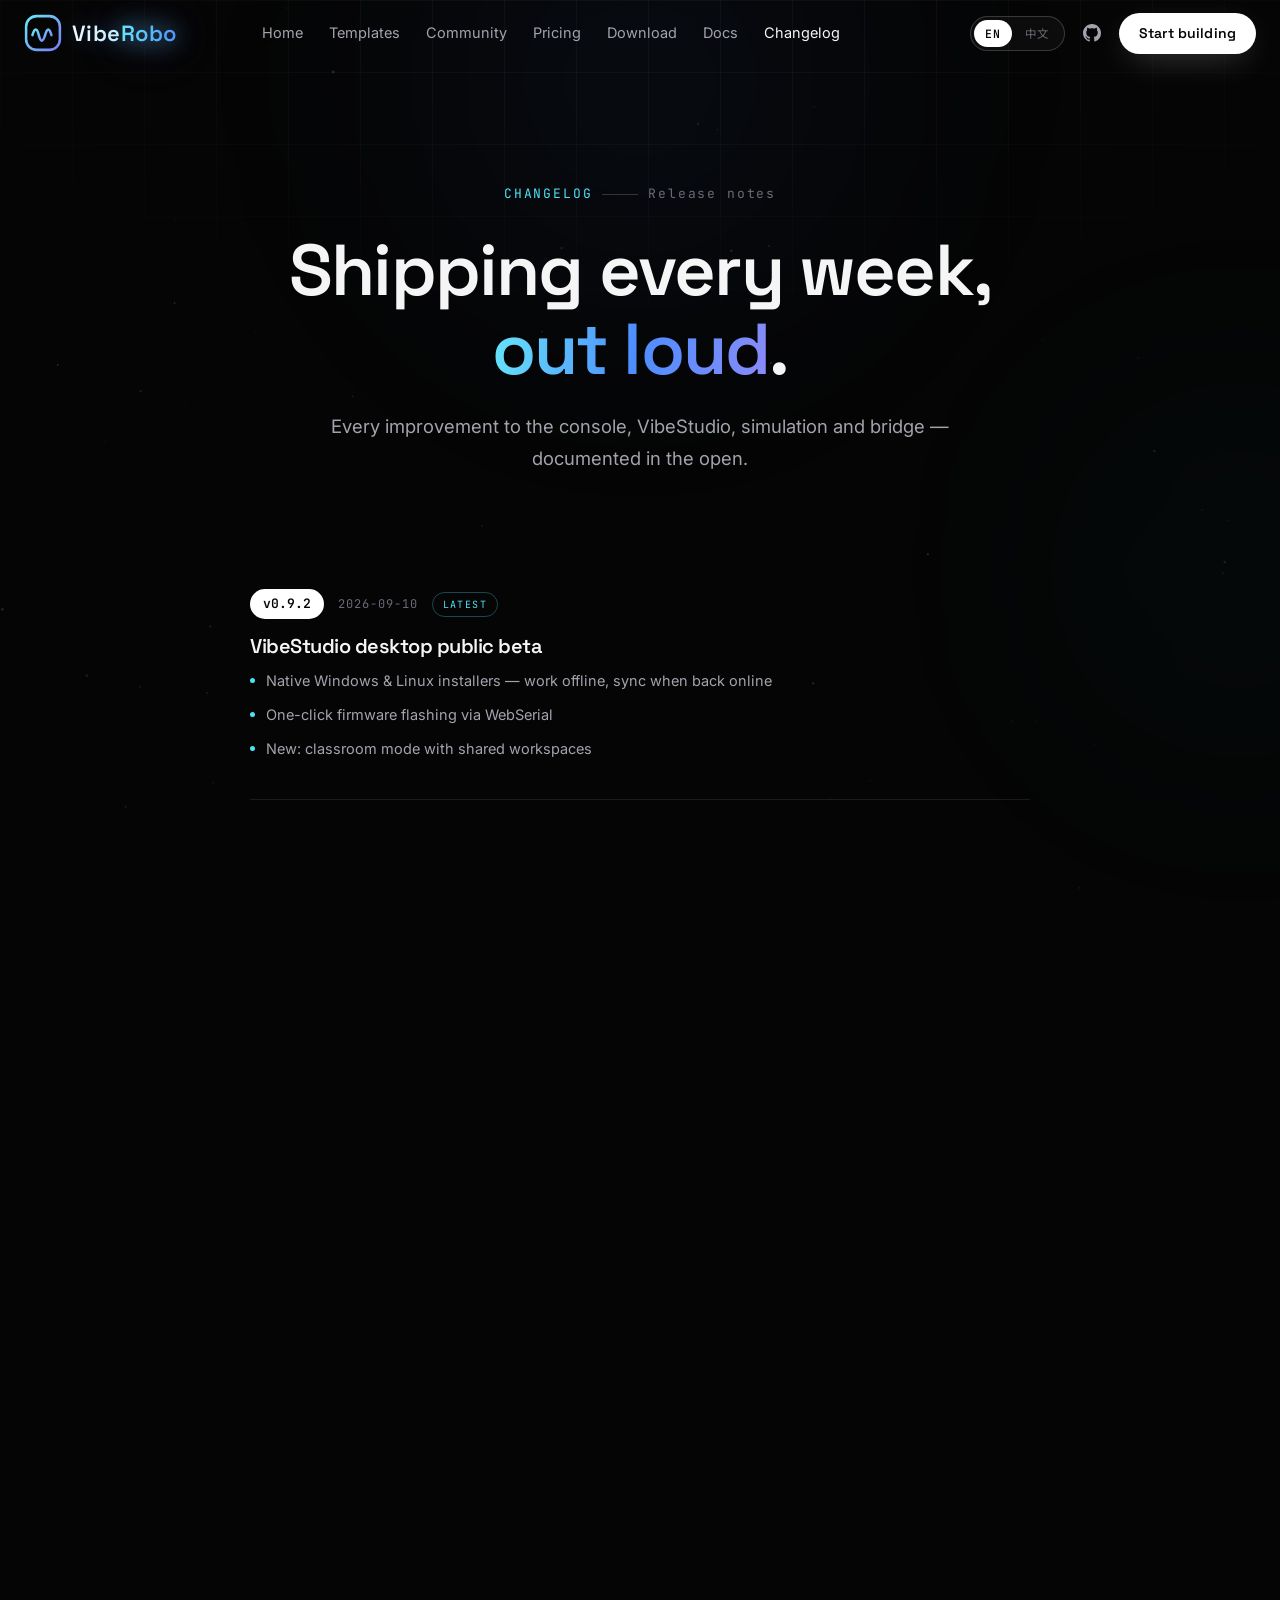
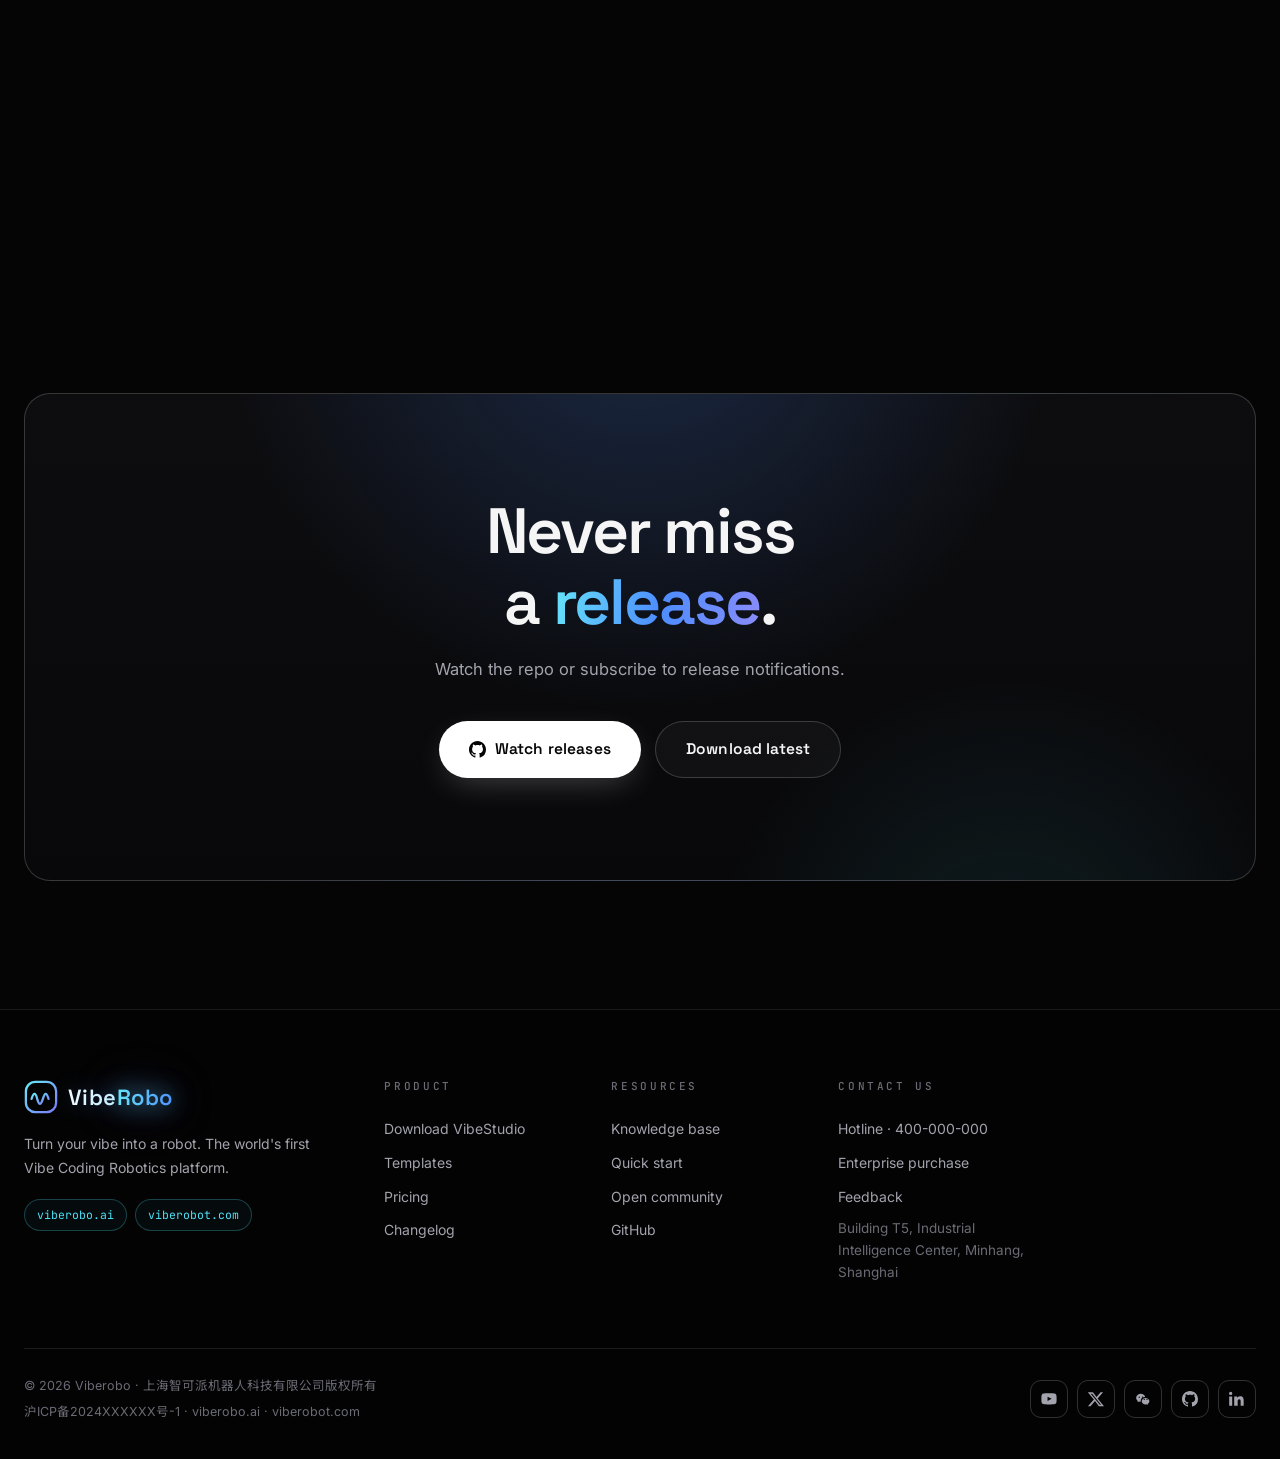
==== changelog.html @ e95c1834 "Initial commit: VibeRobo website" ====
<!DOCTYPE html>
<html lang="en">
<head>
<meta charset="UTF-8">
<meta name="viewport" content="width=device-width, initial-scale=1.0">
<title>Changelog — VibeRobo | Release Notes</title>
<meta name="description" content="VibeRobo release notes — what's new in the Vibe Console, VibeStudio desktop, cloud simulation and bridge tooling.">
<link rel="icon" type="image/svg+xml" href="assets/favicon.svg">
<script>!function(){var l=localStorage.getItem('vb-lang');if(!l){l=/^zh/i.test(navigator.language||'')?'zh':'en'}if(l==='zh')document.documentElement.classList.add('zh')}()</script>
<link rel="preconnect" href="https://fonts.googleapis.com">
<link rel="preconnect" href="https://fonts.gstatic.com" crossorigin>
<link href="https://fonts.googleapis.com/css2?family=Space+Grotesk:wght@400;500;600;700&family=Inter:wght@400;500;600&family=JetBrains+Mono:wght@400;500&family=Noto+Sans+SC:wght@400;500;700&display=swap" rel="stylesheet">
<link rel="stylesheet" href="css/style.css?v=5">
</head>
<body>

<div id="progress"></div>
<div class="bg-grid"></div>
<div class="bg-glow"><i class="g1"></i><i class="g2"></i></div>
<canvas id="stars"></canvas>

<header id="nav">
  <div class="nav-in">
    <a class="logo" href="index.html" aria-label="VibeRobo home">
      <svg viewBox="0 0 36 36" fill="none" aria-hidden="true"><defs><linearGradient id="lg" x1="0" y1="0" x2="1" y2="1"><stop offset="0" stop-color="#67e8f9"/><stop offset="1" stop-color="#7c7cf8"/></linearGradient></defs><rect x="2" y="2" width="32" height="32" rx="10" stroke="url(#lg)" stroke-width="2.4"/><path d="M8 20c2.2-7 4.2-7 6 0s3.8 7 6 0 3.8-7 6 0" stroke="url(#lg)" stroke-width="2.4" stroke-linecap="round"/></svg>
      <span class="logo-text">Vibe<b>Robo</b></span>
    </a>
    <nav class="main" aria-label="Main">
      <a href="index.html"><span class="en-t">Home</span><span class="zh-t">首页</span></a>
      <a href="templates.html"><span class="en-t">Templates</span><span class="zh-t">模板库</span></a>
      <a href="community.html"><span class="en-t">Community</span><span class="zh-t">开源社区</span></a>
      <a href="pricing.html"><span class="en-t">Pricing</span><span class="zh-t">价格</span></a>
      <a href="download.html"><span class="en-t">Download</span><span class="zh-t">下载</span></a>
      <a href="docs.html"><span class="en-t">Docs</span><span class="zh-t">知识库</span></a>
      <a href="changelog.html" class="active"><span class="en-t">Changelog</span><span class="zh-t">更新日志</span></a>
    </nav>
    <div class="nav-cta">
      <div class="lang-sw" role="button" aria-label="Switch language"><span data-lang="en">EN</span><span data-lang="zh">中文</span></div>
      <a class="gh-link" href="https://github.com/viberobo" target="_blank" rel="noopener" aria-label="GitHub">
        <svg viewBox="0 0 16 16" aria-hidden="true"><path d="M8 0C3.58 0 0 3.58 0 8c0 3.54 2.29 6.53 5.47 7.59.4.07.55-.17.55-.38 0-.19-.01-.82-.01-1.49-2.01.37-2.53-.49-2.69-.94-.09-.23-.48-.94-.82-1.13-.28-.15-.68-.52-.01-.53.63-.01 1.08.58 1.23.82.72 1.21 1.87.87 2.33.66.07-.52.28-.87.51-1.07-1.78-.2-3.64-.89-3.64-3.95 0-.87.31-1.59.82-2.15-.08-.2-.36-1.02.08-2.12 0 0 .67-.21 2.2.82.64-.18 1.32-.27 2-.27s1.36.09 2 .27c1.53-1.04 2.2-.82 2.2-.82.44 1.1.16 1.92.08 2.12.51.56.82 1.27.82 2.15 0 3.07-1.87 3.75-3.65 3.95.29.25.54.73.54 1.48 0 1.07-.01 1.93-.01 2.2 0 .21.15.46.55.38A8.01 8.01 0 0 0 16 8c0-4.42-3.58-8-8-8Z"/></svg>
      </a>
      <a class="btn btn-primary btn-sm" href="download.html"><span class="en-t">Start building</span><span class="zh-t">开始创造</span></a>
      <button class="menu-btn" id="menuBtn" aria-label="Menu"><i></i><i></i><i></i></button>
    </div>
  </div>
</header>

<main>

<section class="page-hero">
  <div class="wrap center">
    <div class="chapter" style="justify-content:center" data-reveal><span class="num">CHANGELOG</span><span class="rule"></span><span class="en-t">Release notes</span><span class="zh-t">更新日志</span></div>
    <h2 class="h2" data-reveal style="--d:.08s"><span class="en-b">Shipping every week,<br><span class="grad-text">out loud</span>.</span><span class="zh-b">每周更新，<br><span class="grad-text">公开透明</span>。</span></h2>
    <p class="lead" data-reveal style="--d:.16s"><span class="en-t">Every improvement to the console, VibeStudio, simulation and bridge — documented in the open.</span><span class="zh-t">控制台、VibeStudio、仿真与桥接的每一次进步 —— 全部公开记录。</span></p>
  </div>
</section>

<section style="padding-top:0">
  <div class="wrap">
    <div class="cl-list">

      <div class="cl-item" data-reveal>
        <div class="cl-head">
          <span class="cl-ver">v0.9.2</span>
          <span class="cl-date">2026-09-10</span>
          <span class="cl-tag"><span class="en-t">Latest</span><span class="zh-t">最新版本</span></span>
        </div>
        <h3><span class="en-t">VibeStudio desktop public beta</span><span class="zh-t">VibeStudio 桌面版公测</span></h3>
        <ul>
          <li><span class="en-t">Native Windows &amp; Linux installers — work offline, sync when back online</span><span class="zh-t">原生 Windows 与 Linux 安装包 —— 离线可工作，联网自动同步</span></li>
          <li><span class="en-t">One-click firmware flashing via WebSerial</span><span class="zh-t">通过 WebSerial 一键烧录固件</span></li>
          <li><span class="en-t">New: classroom mode with shared workspaces</span><span class="zh-t">新增：课堂模式与共享工作区</span></li>
        </ul>
      </div>

      <div class="cl-item old" data-reveal style="--d:.06s">
        <div class="cl-head">
          <span class="cl-ver">v0.9.1</span>
          <span class="cl-date">2026-08-28</span>
        </div>
        <h3><span class="en-t">Simulation, three times faster</span><span class="zh-t">仿真提速三倍</span></h3>
        <ul>
          <li><span class="en-t">Cloud sim cluster upgraded — 3× faster physics stepping</span><span class="zh-t">云端仿真集群升级 —— 物理步进提速 3 倍</span></li>
          <li><span class="en-t">MuJoCo 3.2 and Gazebo Harmonic support</span><span class="zh-t">支持 MuJoCo 3.2 与 Gazebo Harmonic</span></li>
          <li><span class="en-t">Fixed: URDF joint limits occasionally ignored on import</span><span class="zh-t">修复：导入 URDF 时关节极限偶尔被忽略</span></li>
        </ul>
      </div>

      <div class="cl-item old" data-reveal style="--d:.12s">
        <div class="cl-head">
          <span class="cl-ver">v0.9.0</span>
          <span class="cl-date">2026-08-01</span>
        </div>
        <h3><span class="en-t">Truly bilingual generation</span><span class="zh-t">真正的中英双语生成</span></h3>
        <ul>
          <li><span class="en-t">Describe robots in English or 中文 — generated code, comments and docs match your language</span><span class="zh-t">用英文或中文描述机器人 —— 生成的代码、注释与文档跟随你的语言</span></li>
          <li><span class="en-t">New gait templates for bipeds and quadrupeds</span><span class="zh-t">新增双足与四足步态模板</span></li>
        </ul>
      </div>

      <div class="cl-item old" data-reveal style="--d:.18s">
        <div class="cl-head">
          <span class="cl-ver">v0.8.4</span>
          <span class="cl-date">2026-07-15</span>
        </div>
        <h3><span class="en-t">Bridge goes everywhere</span><span class="zh-t">桥接器全面适配</span></h3>
        <ul>
          <li><span class="en-t">Bridge CLI v2 — Jetson Orin support and MQTT transport</span><span class="zh-t">Bridge CLI v2 —— 支持 Jetson Orin 与 MQTT 传输</span></li>
          <li><span class="en-t">Auto-reconnect and offline command queue</span><span class="zh-t">自动重连与离线指令队列</span></li>
          <li><span class="en-t">Fixed: ESP32 brownout during long sim deployments</span><span class="zh-t">修复：长时间部署时 ESP32 掉电重启</span></li>
        </ul>
      </div>

      <div class="cl-item old" data-reveal style="--d:.24s">
        <div class="cl-head">
          <span class="cl-ver">v0.8.0</span>
          <span class="cl-date">2026-06-20</span>
        </div>
        <h3><span class="en-t">Template library goes open source</span><span class="zh-t">模板库正式开源</span></h3>
        <ul>
          <li><span class="en-t">50+ MIT-licensed starter robots with one-click fork</span><span class="zh-t">50+ MIT 协议初始机器人，一键复刻</span></li>
          <li><span class="en-t">Public roadmap and community discussions launched</span><span class="zh-t">公开路线图与社区讨论区上线</span></li>
        </ul>
      </div>

    </div>
  </div>
</section>

<section>
  <div class="wrap">
    <div class="cta-card" data-reveal>
      <h2 data-reveal style="--d:.08s"><span class="en-b">Never miss<br>a <span class="grad-text">release</span>.</span><span class="zh-b">不错过<br><span class="grad-text">每一次更新</span>。</span></h2>
      <p class="cta-sub" data-reveal style="--d:.14s"><span class="en-t">Watch the repo or subscribe to release notifications.</span><span class="zh-t">Watch 仓库或订阅更新通知。</span></p>
      <div class="hero-cta" style="margin-bottom:0;--d:.2s" data-reveal>
        <a class="btn btn-primary" href="https://github.com/viberobo" target="_blank" rel="noopener">
          <svg width="17" height="17" viewBox="0 0 16 16" fill="currentColor" aria-hidden="true"><path d="M8 0C3.58 0 0 3.58 0 8c0 3.54 2.29 6.53 5.47 7.59.4.07.55-.17.55-.38 0-.19-.01-.82-.01-1.49-2.01.37-2.53-.49-2.69-.94-.09-.23-.48-.94-.82-1.13-.28-.15-.68-.52-.01-.53.63-.01 1.08.58 1.23.82.72 1.21 1.87.87 2.33.66.07-.52.28-.87.51-1.07-1.78-.2-3.64-.89-3.64-3.95 0-.87.31-1.59.82-2.15-.08-.2-.36-1.02.08-2.12 0 0 .67-.21 2.2.82.64-.18 1.32-.27 2-.27s1.36.09 2 .27c1.53-1.04 2.2-.82 2.2-.82.44 1.1.16 1.92.08 2.12.51.56.82 1.27.82 2.15 0 3.07-1.87 3.75-3.65 3.95.29.25.54.73.54 1.48 0 1.07-.01 1.93-.01 2.2 0 .21.15.46.55.38A8.01 8.01 0 0 0 16 8c0-4.42-3.58-8-8-8Z"/></svg>
          <span class="en-t">Watch releases</span><span class="zh-t">订阅版本发布</span>
        </a>
        <a class="btn btn-ghost" href="download.html"><span class="en-t">Download latest</span><span class="zh-t">下载最新版</span></a>
      </div>
    </div>
  </div>
</section>

</main>

<footer>
  <div class="foot-in">
    <div class="foot-grid">
      <div class="foot-brand">
        <a class="logo" href="index.html" aria-label="VibeRobo">
          <svg viewBox="0 0 36 36" fill="none" aria-hidden="true"><defs><linearGradient id="lg" x1="0" y1="0" x2="1" y2="1"><stop offset="0" stop-color="#67e8f9"/><stop offset="1" stop-color="#7c7cf8"/></linearGradient></defs><rect x="2" y="2" width="32" height="32" rx="10" stroke="url(#lg)" stroke-width="2.4"/><path d="M8 20c2.2-7 4.2-7 6 0s3.8 7 6 0 3.8-7 6 0" stroke="url(#lg)" stroke-width="2.4" stroke-linecap="round"/></svg>
          <span class="logo-text">Vibe<b>Robo</b></span>
        </a>
        <p><span class="en-t">Turn your vibe into a robot. The world's first Vibe Coding Robotics platform.</span><span class="zh-t">灵感造机，语言赋智。全球首个 Vibe Coding 机器人开发平台。</span></p>
        <div class="dom-pills"><span>viberobo.ai</span><span>viberobot.com</span></div>
      </div>
      <div class="foot-col">
        <h4><span class="en-t">Product</span><span class="zh-t">产品</span></h4>
        <a href="download.html"><span class="en-t">Download VibeStudio</span><span class="zh-t">下载 VibeStudio</span></a>
        <a href="templates.html"><span class="en-t">Templates</span><span class="zh-t">模板库</span></a>
        <a href="pricing.html"><span class="en-t">Pricing</span><span class="zh-t">价格</span></a>
        <a href="changelog.html"><span class="en-t">Changelog</span><span class="zh-t">更新日志</span></a>
      </div>
      <div class="foot-col">
        <h4><span class="en-t">Resources</span><span class="zh-t">资源支持</span></h4>
        <a href="docs.html"><span class="en-t">Knowledge base</span><span class="zh-t">知识库</span></a>
        <a href="docs.html"><span class="en-t">Quick start</span><span class="zh-t">快速上手</span></a>
        <a href="community.html"><span class="en-t">Open community</span><span class="zh-t">开源社区</span></a>
        <a href="https://github.com/viberobo" target="_blank" rel="noopener">GitHub</a>
      </div>
      <div class="foot-col">
        <h4><span class="en-t">Contact us</span><span class="zh-t">联系我们</span></h4>
        <a href="tel:400000000"><span class="en-t">Hotline&nbsp;·&nbsp;</span><span class="zh-t">企业咨询热线&nbsp;·&nbsp;</span>400-000-000</a>
        <a href="mailto:business@viberobo.ai"><span class="en-t">Enterprise purchase</span><span class="zh-t">企业采购咨询</span></a>
        <a href="mailto:feedback@viberobo.ai"><span class="en-t">Feedback</span><span class="zh-t">建议反馈</span></a>
        <span class="foot-addr"><span class="en-t">Building T5, Industrial Intelligence Center, Minhang, Shanghai</span><span class="zh-t">上海市闵行区工业智能中心T5栋</span></span>
      </div>
    </div>
    <div class="foot-bottom">
      <div class="foot-legal">
        <p>© <span id="year">2026</span> Viberobo · 上海智可派机器人科技有限公司版权所有</p>
        <p><a href="https://beian.miit.gov.cn/" target="_blank" rel="noopener">沪ICP备2024XXXXXX号-1</a><span class="en-t"> · viberobo.ai · viberobot.com</span></p>
      </div>
      <div class="social-row">
        <a href="https://www.youtube.com/@viberobo" target="_blank" rel="noopener" aria-label="YouTube"><svg viewBox="0 0 24 24"><path d="M23.2 7.1s-.2-1.6-.9-2.3c-.9-.9-1.9-.9-2.4-1C16.7 3.5 12 3.5 12 3.5s-4.7 0-7.9.3c-.5.1-1.5.1-2.4 1-.7.7-.9 2.3-.9 2.3S.6 9 .6 10.9v1.8c0 1.9.2 3.8.2 3.8s.2 1.6.9 2.3c.9.9 2 .9 2.5 1 1.9.2 7.8.3 7.8.3s4.7 0 7.9-.3c.5-.1 1.5-.1 2.4-1 .7-.7.9-2.3.9-2.3s.2-1.9.2-3.8v-1.8c0-1.9-.2-3.8-.2-3.8ZM9.8 15V8.6l6.2 3.2L9.8 15Z"/></svg></a>
        <a href="https://x.com/viberobo" target="_blank" rel="noopener" aria-label="X"><svg viewBox="0 0 24 24"><path d="M18.9 1.8h3.7l-8.2 9.4L24 22.9h-7.6l-5.9-7.8-6.8 7.8H0l8.8-10L-.4 1.8h7.8l5.4 7.1 6.1-7.1Zm-1.3 18.8h2.1L6.3 4H4.1l13.5 16.6Z"/></svg></a>
        <a href="#" aria-label="WeChat"><svg viewBox="0 0 24 24"><path d="M8.9 4.2C4.9 4.2 1.7 6.9 1.7 10.2c0 1.9 1 3.5 2.5 4.7l-.6 2 2.3-1.2c.7.2 1.5.4 2.3.4h.5c-.1-.4-.2-.9-.2-1.4 0-3.1 2.9-5.6 6.5-5.6h.4c-.6-2.9-3.4-4.9-6.5-4.9ZM6.4 8.2a1 1 0 1 1 0 2 1 1 0 0 1 0-2Zm5 0a1 1 0 1 1 0 2 1 1 0 0 1 0-2Z"/><path d="M15.9 10.5c-3.2 0-5.8 2.1-5.8 4.8s2.6 4.8 5.8 4.8c.6 0 1.3-.1 1.9-.3l2 .9-.6-1.7c1.4-.9 2.4-2.2 2.4-3.7 0-2.7-2.6-4.8-5.7-4.8Zm-2 3.1a.9.9 0 1 1 0-1.8.9.9 0 0 1 0 1.8Zm4.1 0a.9.9 0 1 1 0-1.8.9.9 0 0 1 0 1.8Z"/></svg></a>
        <a href="https://github.com/viberobo" target="_blank" rel="noopener" aria-label="GitHub"><svg viewBox="0 0 16 16"><path d="M8 0C3.58 0 0 3.58 0 8c0 3.54 2.29 6.53 5.47 7.59.4.07.55-.17.55-.38 0-.19-.01-.82-.01-1.49-2.01.37-2.53-.49-2.69-.94-.09-.23-.48-.94-.82-1.13-.28-.15-.68-.52-.01-.53.63-.01 1.08.58 1.23.82.72 1.21 1.87.87 2.33.66.07-.52.28-.87.51-1.07-1.78-.2-3.64-.89-3.64-3.95 0-.87.31-1.59.82-2.15-.08-.2-.36-1.02.08-2.12 0 0 .67-.21 2.2.82.64-.18 1.32-.27 2-.27s1.36.09 2 .27c1.53-1.04 2.2-.82 2.2-.82.44 1.1.16 1.92.08 2.12.51.56.82 1.27.82 2.15 0 3.07-1.87 3.75-3.65 3.95.29.25.54.73.54 1.48 0 1.07-.01 1.93-.01 2.2 0 .21.15.46.55.38A8.01 8.01 0 0 0 16 8c0-4.42-3.58-8-8-8Z"/></svg></a>
        <a href="https://www.linkedin.com/company/viberobo" target="_blank" rel="noopener" aria-label="LinkedIn"><svg viewBox="0 0 24 24"><path d="M5 3.6a2.5 2.5 0 1 1-5 0 2.5 2.5 0 0 1 5 0ZM.3 8.4h4.5V22H.3V8.4Zm7.5 0h4.3v1.9h.1c.6-1.2 2.1-2.4 4.3-2.4 4.6 0 5.5 3 5.5 7V22h-4.5v-6.2c0-1.5 0-3.4-2.1-3.4s-2.4 1.6-2.4 3.3V22H7.8V8.4Z"/></svg></a>
      </div>
    </div>
  </div>
</footer>

<script src="js/i18n.js"></script>
<script src="js/main.js"></script>
</body>
</html>
---- css/style.css ----
/* ================================================================
   VIBEROBO — Vibe Coding Robotics Platform
   Design language: TRAE-inspired — pure black, huge type, white
   pill CTAs, numbered chapters, minimal glass panels.
   ================================================================ */

/* ---------------- tokens ---------------- */
:root{
  --bg:#050505;
  --bg-2:#0a0a0c;
  --panel:rgba(255,255,255,.035);
  --panel-2:rgba(255,255,255,.07);
  --line:rgba(255,255,255,.09);
  --line-2:rgba(255,255,255,.18);
  --ink:#f5f5f6;
  --dim:#a3a3ad;
  --faint:#6b6b76;
  --cyan:#4ee1f5;
  --teal:#2dd4bf;
  --blue:#4d8dff;
  --indigo:#7c7cf8;
  --violet:#a78bfa;
  --rose:#fb7185;
  --grad:linear-gradient(100deg,#67e8f9 0%,#4d8dff 52%,#8b8bf8 100%);
  --font-d:'Space Grotesk','Noto Sans SC',system-ui,sans-serif;
  --font-b:'Inter','Noto Sans SC',system-ui,sans-serif;
  --font-m:'JetBrains Mono','Noto Sans SC',ui-monospace,monospace;
  --r-xl:26px;
  --r-lg:20px;
  --r-md:14px;
  --nav-h:68px;
  --ease:cubic-bezier(.22,.9,.3,1);
}
*{margin:0;padding:0;box-sizing:border-box}
html{scroll-behavior:smooth;scroll-padding-top:calc(var(--nav-h) + 20px)}
body{
  background:var(--bg);color:var(--ink);
  font-family:var(--font-b);font-size:16.5px;line-height:1.7;
  -webkit-font-smoothing:antialiased;text-rendering:optimizeLegibility;
  overflow-x:hidden;
}
::selection{background:rgba(77,141,255,.4);color:#fff}
a{color:inherit;text-decoration:none}
img,svg{display:block}
h1,h2,h3,h4{font-family:var(--font-d);font-weight:600;letter-spacing:-.025em;line-height:1.1}
.mono{font-family:var(--font-m)}
button{font-family:inherit}

/* ---------------- i18n (dual-language spans) ---------------- */
.zh-t{display:none}
html.zh .zh-t{display:inline}
html.zh .en-t{display:none}
.zh-b{display:none}
html.zh .zh-b{display:block}
html.zh .en-b{display:none}

/* ---------------- background layers ---------------- */
.bg-grid{
  position:fixed;inset:0;z-index:0;pointer-events:none;
  background-image:
    linear-gradient(rgba(255,255,255,.035) 1px,transparent 1px),
    linear-gradient(90deg,rgba(255,255,255,.035) 1px,transparent 1px);
  background-size:72px 72px;
  -webkit-mask-image:radial-gradient(ellipse 90% 55% at 50% 0%,#000 25%,transparent 75%);
          mask-image:radial-gradient(ellipse 90% 55% at 50% 0%,#000 25%,transparent 75%);
}
.bg-glow{position:fixed;inset:0;z-index:0;pointer-events:none;overflow:hidden}
.bg-glow i{position:absolute;border-radius:50%;filter:blur(120px);opacity:.55;will-change:transform}
.bg-glow .g1{width:760px;height:760px;top:-300px;left:50%;margin-left:-380px;background:radial-gradient(circle,rgba(77,141,255,.14),transparent 65%);animation:drift1 30s ease-in-out infinite alternate}
.bg-glow .g2{width:600px;height:600px;top:30%;right:-260px;background:radial-gradient(circle,rgba(46,190,220,.1),transparent 65%);animation:drift2 36s ease-in-out infinite alternate}
@keyframes drift1{from{transform:translate(0,0) scale(1)}to{transform:translate(60px,90px) scale(1.1)}}
@keyframes drift2{from{transform:translate(0,0) scale(1)}to{transform:translate(-90px,-60px) scale(1.08)}}
@keyframes logoShimmer{0%{background-position:0% 50%}100%{background-position:220% 50%}}
#stars{position:fixed;inset:0;z-index:0;pointer-events:none;opacity:.55}
#progress{position:fixed;top:0;left:0;height:2px;width:100%;z-index:120;background:var(--grad);transform-origin:0 50%;transform:scaleX(0)}

/* ---------------- nav ---------------- */
header{
  position:fixed;top:0;left:0;right:0;height:var(--nav-h);z-index:100;
  display:flex;align-items:center;border-bottom:1px solid transparent;
  transition:background .4s var(--ease),border-color .4s var(--ease);
}
header.scrolled{
  background:rgba(5,5,5,.72);
  -webkit-backdrop-filter:blur(18px) saturate(1.4);
  backdrop-filter:blur(18px) saturate(1.4);
  border-bottom-color:var(--line);
}
.nav-in{width:min(1240px,100% - 48px);margin:0 auto;display:flex;align-items:center;gap:26px}
.logo{display:flex;align-items:center;gap:10px;flex-shrink:0}
.logo svg{width:30px;height:30px}
.logo-text{font-family:var(--font-d);font-weight:600;font-size:22px;letter-spacing:.02em;line-height:1;background:linear-gradient(100deg,#f2f9ff 0%,#8fe6ff 100%);-webkit-background-clip:text;background-clip:text;color:transparent;filter:drop-shadow(0 0 10px rgba(77,141,255,.3));transition:filter .4s var(--ease)}
.logo-text b{background:linear-gradient(100deg,#67e8f9 0%,#4d8dff 48%,#a78bfa 100%);-webkit-background-clip:text;background-clip:text;color:transparent;font-weight:600;letter-spacing:.02em;padding-right:.05em;background-size:220% 100%;filter:drop-shadow(0 0 12px rgba(103,232,249,.55)) drop-shadow(0 0 24px rgba(124,124,248,.32));animation:logoShimmer 5s linear infinite}
.logo:hover .logo-text{filter:drop-shadow(0 0 16px rgba(77,141,255,.5))}
.logo:hover .logo-text b{filter:drop-shadow(0 0 18px rgba(103,232,249,.75)) drop-shadow(0 0 32px rgba(124,124,248,.45))}
.vibe-tag{background:linear-gradient(100deg,#67e8f9 0%,#4d8dff 48%,#a78bfa 100%);-webkit-background-clip:text;background-clip:text;color:transparent;font-weight:700;background-size:220% 100%;filter:drop-shadow(0 0 10px rgba(103,232,249,.5)) drop-shadow(0 0 20px rgba(124,124,248,.28));animation:logoShimmer 5s linear infinite;white-space:nowrap}
nav.main{display:flex;gap:2px;margin:0 auto}
nav.main a{
  font-size:14.5px;color:var(--dim);padding:8px 14px;border-radius:999px;
  transition:color .25s,background .25s;
}
nav.main a:hover{color:var(--ink);background:var(--panel-2)}
nav.main a.active{color:var(--ink)}
.nav-cta{display:flex;align-items:center;gap:10px;flex-shrink:0;margin-left:auto}
.gh-link{display:flex;align-items:center;color:var(--dim);padding:8px;border-radius:50%;transition:color .25s,background .25s}
.gh-link:hover{color:var(--ink);background:var(--panel-2)}
.gh-link svg{width:18px;height:18px;fill:currentColor}
/* language pill */
.lang-sw{
  display:flex;align-items:center;border:1px solid var(--line-2);border-radius:999px;
  padding:3px;gap:2px;background:var(--panel);cursor:pointer;user-select:none;
}
.lang-sw span{
  font-family:var(--font-m);font-size:11.5px;letter-spacing:.06em;color:var(--faint);
  padding:4px 11px;border-radius:999px;transition:.25s;
}
.lang-sw span.on{color:#050505;background:#fff;font-weight:600}
.menu-btn{display:none;background:none;border:1px solid var(--line-2);border-radius:10px;width:42px;height:40px;cursor:pointer;position:relative}
.menu-btn i{position:absolute;left:11px;right:11px;height:1.8px;background:var(--ink);border-radius:2px;transition:.3s var(--ease)}
.menu-btn i:nth-child(1){top:13px}.menu-btn i:nth-child(2){top:19px}.menu-btn i:nth-child(3){top:25px}
body.menu-open .menu-btn i:nth-child(1){transform:translateY(6px) rotate(45deg)}
body.menu-open .menu-btn i:nth-child(2){opacity:0}
body.menu-open .menu-btn i:nth-child(3){transform:translateY(-6px) rotate(-45deg)}

/* ---------------- buttons (TRAE: white pill primary) ---------------- */
.btn{
  display:inline-flex;align-items:center;justify-content:center;gap:9px;
  font-family:var(--font-d);font-weight:600;font-size:15.5px;letter-spacing:.01em;
  padding:14px 30px;border-radius:999px;cursor:pointer;border:none;
  transition:transform .3s var(--ease),box-shadow .3s var(--ease),background .3s,border-color .3s,color .3s;
  position:relative;white-space:nowrap;
}
.btn:active{transform:scale(.97)}
.btn-primary{background:#fff;color:#050505;box-shadow:0 10px 34px -10px rgba(255,255,255,.28)}
.btn-primary:hover{transform:translateY(-2px);box-shadow:0 16px 44px -10px rgba(255,255,255,.38)}
.btn-ghost{color:var(--ink);background:var(--panel);border:1px solid var(--line-2)}
.btn-ghost:hover{transform:translateY(-2px);border-color:rgba(255,255,255,.32);background:var(--panel-2)}
.btn-sm{padding:9px 20px;font-size:14px}
.btn svg{flex-shrink:0}

/* ---------------- layout ---------------- */
.wrap{width:min(1240px,100% - 48px);margin:0 auto;position:relative;z-index:2}
section{position:relative;padding:clamp(84px,10vw,140px) 0}
.chapter{
  display:inline-flex;align-items:center;gap:10px;
  font-family:var(--font-m);font-size:13px;letter-spacing:.14em;color:var(--faint);margin-bottom:26px;
}
.chapter .num{color:var(--cyan)}
.chapter .rule{width:36px;height:1px;background:var(--line-2)}
.h2{font-size:clamp(32px,4.6vw,56px);margin-bottom:22px}
.lead{color:var(--dim);font-size:clamp(16px,1.6vw,18.5px);max-width:660px}
.grad-text{background:var(--grad);-webkit-background-clip:text;background-clip:text;color:transparent}
.sec-head{margin-bottom:clamp(48px,6vw,80px)}
.center{text-align:center}
.center .lead{margin-left:auto;margin-right:auto}

/* ---------------- reveal ---------------- */
[data-reveal]{opacity:0;transform:translateY(28px);filter:blur(5px);
  transition:opacity .9s var(--ease),transform .9s var(--ease),filter .9s var(--ease);
  transition-delay:var(--d,0s)}
[data-reveal].in{opacity:1;transform:none;filter:none}

/* ---------------- generic card ---------------- */
.card{
  position:relative;border-radius:var(--r-lg);
  background:linear-gradient(180deg,rgba(255,255,255,.045),rgba(255,255,255,.02));
  border:1px solid var(--line);
  transition:transform .4s var(--ease),border-color .4s,box-shadow .4s;
  overflow:hidden;
}
.card::before{
  content:"";position:absolute;inset:0;border-radius:inherit;pointer-events:none;
  background:radial-gradient(420px circle at var(--mx,50%) var(--my,50%),rgba(94,225,245,.08),transparent 62%);
  opacity:0;transition:opacity .35s;
}
.card:hover{transform:translateY(-6px);border-color:rgba(255,255,255,.22);
  box-shadow:0 26px 60px -20px rgba(0,0,0,.9)}
.card:hover::before{opacity:1}

/* ---------------- hero ---------------- */
.hero{padding-top:calc(var(--nav-h) + clamp(60px,9vw,120px));padding-bottom:clamp(60px,8vw,110px);text-align:center}
.hero-tag{
  display:inline-flex;align-items:center;gap:10px;
  font-family:var(--font-m);font-size:12px;letter-spacing:.16em;text-transform:uppercase;color:var(--dim);
  padding:9px 18px;border-radius:999px;border:1px solid var(--line-2);
  background:var(--panel);margin-bottom:36px;
}
.pulse{width:7px;height:7px;border-radius:50%;background:var(--cyan);position:relative;flex-shrink:0}
.pulse::after{content:"";position:absolute;inset:-4px;border-radius:50%;border:1px solid var(--cyan);animation:pulse 2s ease-out infinite}
@keyframes pulse{0%{transform:scale(.5);opacity:1}100%{transform:scale(1.7);opacity:0}}
.hero h1{font-size:clamp(38px,5.6vw,80px);font-weight:700;letter-spacing:-.04em;line-height:1.06;margin-bottom:28px}
.hero h1 .line{display:block;white-space:nowrap}
.hero h1 em{font-style:normal;background:var(--grad);-webkit-background-clip:text;background-clip:text;color:transparent}
.hero-sub{color:var(--dim);font-size:clamp(16.5px,1.9vw,20px);max-width:700px;margin:0 auto 40px}
.hero-cta{display:flex;gap:14px;justify-content:center;flex-wrap:wrap;margin-bottom:clamp(52px,7vw,90px)}

/* ---- hero console mockup (TRAE-style product window) ---- */
.console{
  max-width:920px;margin:0 auto;text-align:left;border-radius:var(--r-xl);
  background:linear-gradient(180deg,#0d0d10,#08080a);
  border:1px solid var(--line-2);
  box-shadow:0 60px 140px -40px rgba(0,0,0,.9),0 0 100px -40px rgba(77,141,255,.25);
  overflow:hidden;
  transition:opacity .45s var(--ease),transform .45s var(--ease);
}
.console.swap{opacity:0;transform:translateY(8px) scale(.995)}
.console-bar{display:flex;align-items:center;gap:10px;padding:15px 22px;border-bottom:1px solid var(--line);background:rgba(255,255,255,.015)}
.traffic{display:flex;gap:7px}
.traffic i{width:11px;height:11px;border-radius:50%;background:rgba(255,255,255,.14)}
.traffic i:first-child{background:rgba(251,113,133,.55)}
.traffic i:nth-child(2){background:rgba(251,191,36,.45)}
.traffic i:last-child{background:rgba(52,211,153,.55)}
.console-title{font-family:var(--font-m);font-size:12.5px;color:var(--faint);letter-spacing:.06em;margin-left:8px}
.beta{margin-left:auto;font-family:var(--font-m);font-size:10.5px;letter-spacing:.18em;text-transform:uppercase;color:var(--cyan);border:1px solid rgba(78,225,245,.3);padding:3px 10px;border-radius:999px}
.console-body{padding:28px 30px 32px;min-height:330px}
.c-row{display:flex;gap:14px;align-items:flex-start}
.c-who{flex-shrink:0;font-family:var(--font-m);font-size:10.5px;letter-spacing:.12em;text-transform:uppercase;padding:4px 10px;border-radius:7px;margin-top:3px}
.c-user .c-who{color:var(--cyan);background:rgba(78,225,245,.08);border:1px solid rgba(78,225,245,.22)}
.c-ai .c-who{color:var(--indigo);background:rgba(124,124,248,.1);border:1px solid rgba(124,124,248,.28)}
.c-txt{font-size:16px;line-height:1.6;min-height:26px}
.c-user .c-txt{font-family:var(--font-m);font-size:14.5px;color:#d6e4f4}
.caret{display:inline-block;width:8px;height:17px;background:var(--cyan);margin-left:3px;vertical-align:-3px;animation:blink 1s steps(1) infinite}
@keyframes blink{50%{opacity:0}}
.c-files{margin-top:22px;display:flex;flex-direction:column;gap:9px}
.f-row{display:flex;align-items:center;gap:12px;font-family:var(--font-m);font-size:13.5px;opacity:0;transform:translateX(-12px);animation:frow .45s var(--ease) forwards}
@keyframes frow{to{opacity:1;transform:none}}
.f-ok{color:#34d399}
.f-tag{font-size:10px;letter-spacing:.12em;padding:2.5px 9px;border-radius:6px;border:1px solid;min-width:76px;text-align:center}
.t-project{color:var(--cyan);border-color:rgba(78,225,245,.32);background:rgba(78,225,245,.06)}
.t-sim{color:var(--blue);border-color:rgba(77,141,255,.36);background:rgba(77,141,255,.07)}
.t-urdf{color:var(--indigo);border-color:rgba(124,124,248,.36);background:rgba(124,124,248,.07)}
.t-code{color:var(--teal);border-color:rgba(45,212,191,.36);background:rgba(45,212,191,.06)}
.t-web{color:#7dd3fc;border-color:rgba(125,211,252,.36);background:rgba(125,211,252,.06)}
.t-bridge{color:var(--violet);border-color:rgba(167,139,250,.36);background:rgba(167,139,250,.07)}
.t-fw{color:var(--rose);border-color:rgba(251,113,133,.36);background:rgba(251,113,133,.06)}
.f-path{color:#b9c3d2}
.c-status{
  margin-top:24px;display:inline-flex;align-items:center;gap:10px;
  font-family:var(--font-m);font-size:13px;color:#34d399;
  padding:9px 16px;border-radius:10px;border:1px solid rgba(52,211,153,.28);background:rgba(52,211,153,.05);
  opacity:0;transform:translateY(8px);animation:frow .5s var(--ease) forwards;
}
.c-status .st-dot{width:7px;height:7px;border-radius:50%;background:#34d399;box-shadow:0 0 10px rgba(52,211,153,.9);animation:pulse 1.8s ease-out infinite}

/* ---------------- ecosystem strip ---------------- */
.eco-strip{padding:0 0 clamp(70px,9vw,110px)}
.eco-strip .wrap{display:flex;flex-direction:column;align-items:center;gap:26px}
.eco-label{font-family:var(--font-m);font-size:11.5px;letter-spacing:.24em;text-transform:uppercase;color:var(--faint)}
.eco-row{display:flex;flex-wrap:wrap;justify-content:center;gap:22px 30px}
.eco-item{display:flex;flex-direction:column;align-items:center;gap:10px;transition:transform .35s var(--ease)}
.eco-item svg{width:40px;height:40px;stroke:#6b6b76;stroke-width:1.6;fill:none;stroke-linecap:round;stroke-linejoin:round;transition:stroke .35s var(--ease),filter .35s var(--ease),transform .35s var(--ease)}
.eco-item span{
  font-family:var(--font-d);font-weight:600;font-size:15px;color:rgba(255,255,255,.34);
  letter-spacing:.02em;transition:color .35s var(--ease);
}
.eco-item:hover{transform:translateY(-3px)}
.eco-item:hover svg{stroke:url(#lg);filter:drop-shadow(0 0 8px rgba(103,232,249,.5));transform:scale(1.08)}
.eco-item:hover span{color:rgba(255,255,255,.9)}

/* ---------------- numbered chapters (TRAE [00] style) ---------------- */
.chapter-block{border-top:1px solid var(--line)}
.chap{
  display:grid;grid-template-columns:1fr 1fr;gap:clamp(40px,6vw,90px);align-items:center;
  padding:clamp(64px,8vw,110px) 0;
}
.chap.flip .chap-media{order:2}
.chap-num{font-family:var(--font-m);font-size:clamp(48px,6vw,80px);font-weight:500;color:transparent;
  -webkit-text-stroke:1px rgba(255,255,255,.22);line-height:1;margin-bottom:24px}
.chap h3{font-size:clamp(26px,3.2vw,40px);margin-bottom:18px;letter-spacing:-.02em}
.chap p{color:var(--dim);font-size:16px;max-width:480px}
.chap-list{margin-top:24px;display:flex;flex-direction:column;gap:10px}
.chap-list li{list-style:none;display:flex;gap:11px;color:var(--dim);font-size:14.5px;align-items:flex-start}
.chap-list li::before{content:"";width:5px;height:5px;border-radius:50%;background:var(--cyan);margin-top:9px;flex-shrink:0;box-shadow:0 0 8px rgba(78,225,245,.7)}
.chap-media{
  border-radius:var(--r-xl);border:1px solid var(--line-2);
  background:linear-gradient(180deg,#0d0d10,#08080a);
  padding:clamp(24px,3vw,40px);min-height:320px;
  display:flex;flex-direction:column;justify-content:center;
  box-shadow:0 40px 90px -40px rgba(0,0,0,.9);
}
/* chat visual */
.b-chat{display:flex;flex-direction:column;gap:12px}
.chat-b{max-width:92%;font-size:13.5px;padding:12px 17px;border-radius:15px;line-height:1.6}
.chat-u{align-self:flex-end;background:rgba(78,225,245,.08);border:1px solid rgba(78,225,245,.24);border-bottom-right-radius:4px;color:#d7f4fa;font-family:var(--font-m);font-size:12.5px}
.chat-a{align-self:flex-start;background:rgba(124,124,248,.08);border:1px solid rgba(124,124,248,.26);border-bottom-left-radius:4px;color:#dcdcf8}
.chat-a b{color:#9ff0ff;font-weight:500}
/* stack list visual */
.stack-list{display:flex;flex-direction:column;gap:10px}
.st-row{display:flex;align-items:center;gap:12px;font-family:var(--font-m);font-size:13px;color:#b9c3d2}
.st-row i{font-style:normal;font-size:10px;letter-spacing:.1em;padding:2.5px 9px;border-radius:6px;border:1px solid;min-width:80px;text-align:center}
/* radar visual */
.radar{display:flex;justify-content:center}
.radar-box{position:relative;width:190px;height:190px;border-radius:50%;border:1px solid rgba(94,225,245,.25);background:radial-gradient(circle,rgba(94,225,245,.05),transparent 70%)}
.radar-box::before,.radar-box::after{content:"";position:absolute;border-radius:50%;border:1px solid rgba(94,225,245,.14)}
.radar-box::before{inset:24%}
.radar-box::after{inset:44% 24%}
.radar-sweep{position:absolute;inset:0;border-radius:50%;background:conic-gradient(from 0deg,rgba(94,225,245,.38),transparent 70deg,transparent);animation:sweep 4s linear infinite}
@keyframes sweep{to{transform:rotate(360deg)}}
.radar-box .blip{position:absolute;width:6px;height:6px;border-radius:50%;background:var(--cyan);box-shadow:0 0 10px var(--cyan);animation:blip 4s ease-in-out infinite}
@keyframes blip{0%,20%{opacity:0}30%,60%{opacity:1}80%,100%{opacity:0}}
.radar-cap{text-align:center;margin-top:18px;font-family:var(--font-m);font-size:11.5px;letter-spacing:.14em;color:var(--faint);text-transform:uppercase}
/* steps visual */
.steps{display:flex;align-items:center;gap:10px}
.step{flex:1;text-align:center;padding:18px 8px;border-radius:14px;background:var(--panel);border:1px solid var(--line)}
.step b{display:block;font-family:var(--font-m);font-size:10px;letter-spacing:.2em;color:var(--cyan);margin-bottom:6px}
.step span{font-size:13.5px;font-weight:600;font-family:var(--font-d)}
.step-arrow{color:var(--faint);font-size:15px;flex-shrink:0}
.steps-cap{text-align:center;margin-top:18px;font-size:13px;color:var(--faint)}

/* ---------------- templates ---------------- */
.tpl-grid{display:grid;grid-template-columns:repeat(3,1fr);gap:20px}
.tpl{display:flex;flex-direction:column}
.tpl-vis{height:180px;margin:14px;border-radius:var(--r-md);position:relative;overflow:hidden;display:flex;align-items:center;justify-content:center;border:1px solid rgba(255,255,255,.05)}
.tpl-vis svg{width:118px;height:118px;stroke:rgba(245,245,246,.85);fill:none;stroke-width:2;stroke-linecap:round;stroke-linejoin:round;transition:transform .5s var(--ease)}
.tpl:hover .tpl-vis svg{transform:scale(1.08) translateY(-3px)}
.tpl-vis::after{content:"";position:absolute;inset:0;background:radial-gradient(220px circle at 70% 20%,rgba(255,255,255,.13),transparent 60%)}
.tv-1{background:linear-gradient(135deg,#0a2b3d,#0d4a66 55%,#0a5f7a)}
.tv-2{background:linear-gradient(135deg,#10203f,#1b3a6b 55%,#123a5e)}
.tv-3{background:linear-gradient(135deg,#1d1740,#2c2470 55%,#232063)}
.tv-4{background:linear-gradient(135deg,#0b2b2b,#0e4a41 55%,#0a3d4d)}
.tv-5{background:linear-gradient(135deg,#251733,#3a1f52 55%,#26214f)}
.tv-6{background:linear-gradient(135deg,#301b28,#54253c 55%,#3a2340)}
.tpl-in{padding:6px 24px 26px;display:flex;flex-direction:column;flex:1}
.tpl-head{display:flex;align-items:center;justify-content:space-between;margin-bottom:8px;gap:10px}
.tpl-head h3{font-size:18.5px}
.tpl-lic{font-family:var(--font-m);font-size:10px;letter-spacing:.14em;color:var(--faint);border:1px solid var(--line-2);padding:3px 9px;border-radius:6px;flex-shrink:0}
.tpl p{font-size:14px;color:var(--dim);margin-bottom:16px;flex:1}
.tpl-tags{display:flex;gap:7px;flex-wrap:wrap;margin-bottom:18px}
.tpl-tags span{font-family:var(--font-m);font-size:10.5px;letter-spacing:.08em;color:var(--dim);padding:4px 10px;border-radius:999px;background:var(--panel);border:1px solid var(--line)}
.tpl-link{font-family:var(--font-d);font-size:14.5px;font-weight:600;color:var(--cyan);display:inline-flex;align-items:center;gap:7px;transition:gap .3s var(--ease)}
.tpl-link:hover{gap:12px}
.tpl-cat{position:absolute;top:12px;left:12px;z-index:2;font-family:var(--font-m);font-size:10px;letter-spacing:.14em;text-transform:uppercase;color:rgba(255,255,255,.85);background:rgba(0,0,0,.35);border:1px solid rgba(255,255,255,.15);padding:4px 10px;border-radius:999px;-webkit-backdrop-filter:blur(6px);backdrop-filter:blur(6px)}
/* filter tabs */
.filters{display:flex;gap:8px;flex-wrap:wrap;margin-bottom:40px}
.f-tab{
  font-family:var(--font-d);font-size:14px;font-weight:500;color:var(--dim);
  padding:9px 20px;border-radius:999px;border:1px solid var(--line-2);background:transparent;cursor:pointer;
  transition:.3s;
}
.f-tab:hover{color:var(--ink);border-color:rgba(255,255,255,.32)}
.f-tab.on{color:#050505;background:#fff;border-color:#fff;font-weight:600}
.tpl.hide{display:none}

/* ---------------- use cases ---------------- */
.uc-grid{display:grid;grid-template-columns:repeat(5,1fr);gap:16px}
.uc{padding:30px 24px}
.uc-ico{width:44px;height:44px;border-radius:13px;border:1px solid var(--line-2);background:var(--panel);display:flex;align-items:center;justify-content:center;margin-bottom:20px}
.uc-ico svg{width:20px;height:20px;stroke:var(--cyan);fill:none;stroke-width:1.7;stroke-linecap:round;stroke-linejoin:round}
.uc h3{font-size:16px;margin-bottom:4px}
.uc h3 i{display:block;font-style:normal;font-family:var(--font-b);font-weight:500;font-size:12px;color:var(--cyan);letter-spacing:.06em;margin-top:5px}
.uc p{font-size:13.5px;color:var(--dim);line-height:1.65;margin-top:10px}

/* ---------------- community banner ---------------- */
.comm-banner{
  border-radius:var(--r-xl);text-align:center;padding:clamp(56px,7vw,96px) clamp(24px,5vw,72px);
  position:relative;overflow:hidden;border:1px solid var(--line-2);
  background:
    radial-gradient(700px circle at 50% -30%,rgba(77,141,255,.18),transparent 65%),
    linear-gradient(180deg,#0c0c0f,#070708);
}
.comm-feats{display:grid;grid-template-columns:repeat(3,1fr);gap:16px;max-width:900px;margin:46px auto 0;text-align:left}
.cf{padding:24px 26px;border-radius:var(--r-md);background:var(--panel);border:1px solid var(--line)}
.cf b{display:block;font-family:var(--font-d);font-size:15.5px;margin-bottom:6px}
.cf b em{display:block;font-style:normal;font-family:var(--font-m);font-size:11px;letter-spacing:.12em;color:var(--cyan);margin-top:6px}
.cf span{font-size:13.5px;color:var(--dim)}
.comm-cta{display:flex;gap:14px;justify-content:center;flex-wrap:wrap}

/* ---------------- final CTA ---------------- */
.cta-card{
  border-radius:var(--r-xl);padding:clamp(60px,8vw,110px) clamp(24px,6vw,80px);
  text-align:center;position:relative;overflow:hidden;
  background:
    radial-gradient(640px circle at 50% -20%,rgba(77,141,255,.22),transparent 65%),
    radial-gradient(500px circle at 80% 120%,rgba(78,225,245,.1),transparent 60%),
    linear-gradient(180deg,#0d0d10,#08080a);
  border:1px solid var(--line-2);
}
.cta-card h2{font-size:clamp(32px,5.4vw,64px);letter-spacing:-.035em;margin-bottom:18px}
.cta-card .cta-sub{color:var(--dim);margin-bottom:38px;font-size:16.5px}
.cta-note{margin-top:22px;font-family:var(--font-m);font-size:12px;color:var(--faint);letter-spacing:.1em}

/* ---------------- page hero (sub pages) ---------------- */
.page-hero{padding-top:calc(var(--nav-h) + clamp(60px,9vw,110px));padding-bottom:clamp(48px,6vw,80px)}
.page-hero .h2{font-size:clamp(38px,6vw,72px)}

/* ---------------- pricing ---------------- */
.price-grid{display:grid;grid-template-columns:repeat(3,1fr);gap:20px;align-items:stretch}
.plan{padding:38px 34px;display:flex;flex-direction:column}
.plan.hot{border-color:rgba(78,225,245,.4);box-shadow:0 0 60px -20px rgba(78,225,245,.25)}
.plan-badge{position:absolute;top:22px;right:22px;font-family:var(--font-m);font-size:10px;letter-spacing:.16em;text-transform:uppercase;color:#050505;background:var(--grad);padding:5px 12px;border-radius:999px;font-weight:600}
.plan h3{font-size:20px;margin-bottom:6px}
.plan .p-desc{font-size:13.5px;color:var(--faint);margin-bottom:24px}
.plan .p-price{font-family:var(--font-d);font-size:46px;font-weight:700;letter-spacing:-.03em;margin-bottom:4px}
.plan .p-price small{font-size:15px;font-weight:500;color:var(--faint);letter-spacing:0}
.plan .p-cycle{font-family:var(--font-m);font-size:11.5px;color:var(--faint);letter-spacing:.1em;margin-bottom:28px}
.plan ul{list-style:none;display:flex;flex-direction:column;gap:12px;margin-bottom:34px;flex:1}
.plan li{display:flex;gap:11px;font-size:14px;color:var(--dim);align-items:flex-start}
.plan li svg{width:16px;height:16px;stroke:#34d399;fill:none;stroke-width:2;stroke-linecap:round;stroke-linejoin:round;flex-shrink:0;margin-top:4px}
.plan li.no{color:var(--faint);text-decoration:line-through}
.plan li.no svg{stroke:var(--faint)}
/* FAQ */
.faq{max-width:820px;margin:0 auto}
.faq-item{border-bottom:1px solid var(--line)}
.faq-q{
  width:100%;display:flex;align-items:center;justify-content:space-between;gap:18px;
  background:none;border:none;color:var(--ink);cursor:pointer;text-align:left;
  font-family:var(--font-d);font-size:17.5px;font-weight:600;padding:26px 4px;letter-spacing:-.01em;
}
.faq-q .fx{width:30px;height:30px;border-radius:50%;border:1px solid var(--line-2);display:flex;align-items:center;justify-content:center;flex-shrink:0;transition:.35s var(--ease)}
.faq-q .fx::before{content:"+";font-size:17px;color:var(--dim);transition:.35s}
.faq-item.open .fx{background:#fff;border-color:#fff;transform:rotate(45deg)}
.faq-item.open .fx::before{color:#050505}
.faq-a{max-height:0;overflow:hidden;transition:max-height .45s var(--ease)}
.faq-a p{color:var(--dim);font-size:15px;padding:0 4px 28px;max-width:680px}

/* ---------------- download ---------------- */
.dl-grid{display:grid;grid-template-columns:repeat(3,1fr);gap:20px}
.dl-card{padding:36px 32px;display:flex;flex-direction:column}
.dl-ico{width:48px;height:48px;border-radius:14px;border:1px solid var(--line-2);background:var(--panel);display:flex;align-items:center;justify-content:center;margin-bottom:24px}
.dl-ico svg{width:22px;height:22px;stroke:var(--cyan);fill:none;stroke-width:1.7;stroke-linecap:round;stroke-linejoin:round}
.dl-card h3{font-size:19px;margin-bottom:8px}
.dl-card>p{font-size:14px;color:var(--dim);margin-bottom:22px;flex:1}
.dl-meta{display:flex;gap:8px;flex-wrap:wrap;margin-bottom:24px}
.dl-meta span{font-family:var(--font-m);font-size:10.5px;letter-spacing:.1em;color:var(--faint);padding:4px 11px;border-radius:999px;border:1px solid var(--line)}
.code-block{
  border-radius:var(--r-md);border:1px solid var(--line-2);background:#0a0a0c;
  padding:18px 20px;font-family:var(--font-m);font-size:13.5px;color:#c8d4e4;
  overflow-x:auto;line-height:1.8;
}
.code-block .cm{color:var(--faint)}
.code-block .pr{color:var(--cyan);user-select:none}
.qs{display:grid;grid-template-columns:repeat(4,1fr);gap:16px;counter-reset:qs}
.qs-item{padding:28px 26px;counter-increment:qs}
.qs-item .qs-n{font-family:var(--font-m);font-size:13px;color:var(--cyan);letter-spacing:.14em;display:block;margin-bottom:14px}
.qs-item h4{font-size:16.5px;margin-bottom:8px;font-family:var(--font-d)}
.qs-item p{font-size:13.5px;color:var(--dim)}
.req-table{width:100%;border-collapse:collapse;font-size:14.5px}
.req-table th,.req-table td{text-align:left;padding:16px 8px;border-bottom:1px solid var(--line)}
.req-table th{font-family:var(--font-m);font-size:11px;letter-spacing:.2em;text-transform:uppercase;color:var(--faint);font-weight:500}
.req-table td{color:var(--dim)}
.req-table td:first-child{color:var(--ink);font-weight:500}

/* ---------------- community page ---------------- */
.pillars{display:grid;grid-template-columns:repeat(3,1fr);gap:20px}
.pillar{padding:36px 32px}
.pillar .p-num{font-family:var(--font-m);font-size:12px;letter-spacing:.2em;color:var(--cyan);display:block;margin-bottom:18px}
.pillar h3{font-size:19px;margin-bottom:10px}
.pillar p{font-size:14px;color:var(--dim)}
.roadmap{max-width:760px;margin:0 auto;position:relative;padding-left:34px}
.roadmap::before{content:"";position:absolute;left:8px;top:8px;bottom:8px;width:1px;background:linear-gradient(180deg,var(--cyan),var(--indigo),transparent)}
.rm-item{position:relative;padding-bottom:44px}
.rm-item:last-child{padding-bottom:0}
.rm-item::before{content:"";position:absolute;left:-31px;top:7px;width:11px;height:11px;border-radius:50%;background:var(--bg);border:2px solid var(--cyan);box-shadow:0 0 12px rgba(78,225,245,.5)}
.rm-item.done::before{background:var(--cyan)}
.rm-tag{font-family:var(--font-m);font-size:10.5px;letter-spacing:.16em;text-transform:uppercase;color:var(--cyan);display:inline-block;margin-bottom:8px;padding:3px 10px;border:1px solid rgba(78,225,245,.3);border-radius:999px}
.rm-item.done .rm-tag{color:var(--faint);border-color:var(--line-2)}
.rm-item h4{font-size:18px;margin-bottom:6px;font-family:var(--font-d)}
.rm-item p{font-size:14px;color:var(--dim);max-width:560px}
.contrib-steps{display:grid;grid-template-columns:repeat(4,1fr);gap:16px}
.cs-item{padding:28px 26px}
.cs-item b{font-family:var(--font-m);font-size:22px;color:transparent;-webkit-text-stroke:1px rgba(255,255,255,.3);display:block;margin-bottom:16px}
.cs-item h4{font-size:16px;margin-bottom:8px;font-family:var(--font-d)}
.cs-item p{font-size:13.5px;color:var(--dim)}

/* ---------------- footer ---------------- */
footer{border-top:1px solid var(--line);background:#030303;position:relative;z-index:2}
.foot-in{width:min(1240px,100% - 48px);margin:0 auto;padding:70px 0 36px}
.foot-grid{display:grid;grid-template-columns:1.7fr 1fr 1fr 1fr 1fr;gap:36px;margin-bottom:60px}
.foot-brand .logo{margin-bottom:18px}
.foot-brand p{font-size:14px;color:var(--dim);max-width:290px;margin-bottom:20px}
.dom-pills{display:flex;gap:8px;flex-wrap:wrap}
.dom-pills span{font-family:var(--font-m);font-size:11.5px;color:var(--cyan);padding:5px 12px;border-radius:999px;border:1px solid rgba(78,225,245,.26);background:rgba(78,225,245,.04)}
.foot-col h4{font-family:var(--font-m);font-size:11px;letter-spacing:.24em;text-transform:uppercase;color:var(--faint);margin-bottom:20px;font-weight:500}
.foot-col a{display:block;font-size:14px;color:var(--dim);padding:5px 0;transition:color .25s}
.foot-col a:hover{color:#fff}
.foot-bottom{border-top:1px solid var(--line);padding-top:26px;display:flex;align-items:center;justify-content:space-between;gap:14px;flex-wrap:wrap;font-size:12.5px;color:var(--faint)}
.foot-bottom .mono{font-size:11.5px;letter-spacing:.08em}

/* ---------------- responsive ---------------- */
@media (max-width:1080px){
  nav.main{display:none}
  .menu-btn{display:block}
  body.menu-open nav.main{
    display:flex;flex-direction:column;align-items:stretch;position:absolute;top:var(--nav-h);left:0;right:0;
    background:rgba(5,5,5,.97);-webkit-backdrop-filter:blur(20px);backdrop-filter:blur(20px);
    border-bottom:1px solid var(--line);padding:18px 24px 28px;gap:4px;margin:0;
  }
  body.menu-open nav.main a{font-size:17px;padding:13px 12px}
  .chap{grid-template-columns:1fr}
  .chap.flip .chap-media{order:0}
  .tpl-grid{grid-template-columns:repeat(2,1fr)}
  .uc-grid{grid-template-columns:repeat(3,1fr)}
  .price-grid{grid-template-columns:1fr;max-width:520px;margin:0 auto}
  .dl-grid{grid-template-columns:1fr;max-width:560px;margin:0 auto}
  .qs{grid-template-columns:repeat(2,1fr)}
  .pillars{grid-template-columns:1fr;max-width:560px;margin:0 auto}
  .contrib-steps{grid-template-columns:repeat(2,1fr)}
  .comm-feats{grid-template-columns:1fr;max-width:520px}
  .foot-grid{grid-template-columns:1fr 1fr;gap:32px}
  .foot-brand{grid-column:span 2}
}
@media (max-width:640px){
  .tpl-grid{grid-template-columns:1fr}
  .uc-grid{grid-template-columns:1fr}
  .qs{grid-template-columns:1fr}
  .contrib-steps{grid-template-columns:1fr}
  .hero h1{font-size:clamp(20px,6vw,34px)}
  .console-body{padding:20px 16px 26px}
  .f-row{font-size:11.5px;gap:8px}
  .f-tag{min-width:60px;font-size:9px;padding:2px 6px}
  .foot-grid{grid-template-columns:1fr}
  .foot-brand{grid-column:span 1}
  .steps{flex-direction:column}
  .step-arrow{transform:rotate(90deg)}
  .req-table{font-size:13px}
}
@media (prefers-reduced-motion:reduce){
  *,*::before,*::after{animation-duration:.01ms!important;animation-iteration-count:1!important;transition-duration:.01ms!important}
  html{scroll-behavior:auto}
  [data-reveal]{opacity:1;transform:none;filter:none}
}

/* ================================================================
   V2 ADDITIONS — logo, social, VibeStudio download, neural bg,
   docs & changelog pages
   ================================================================ */
.logo svg{width:38px;height:38px}
.logo-text{font-size:22px;letter-spacing:.02em}
.foot-brand .logo svg{width:34px;height:34px}
nav.main a{padding:8px 12px}

/* social icon row */
.social-row{display:flex;gap:9px;flex-wrap:wrap}
.social-row a{width:38px;height:38px;border:1px solid var(--line-2);border-radius:11px;display:flex;align-items:center;justify-content:center;color:var(--dim);transition:.3s var(--ease)}
.social-row a:hover{color:#050505;background:#fff;border-color:#fff;transform:translateY(-2px)}
.social-row svg{width:16px;height:16px;fill:currentColor}

/* footer legal + contact */
.foot-legal{display:flex;flex-direction:column;gap:3px}
.foot-legal p{font-size:12.5px;color:var(--faint);line-height:1.8}
.foot-legal a{color:var(--faint);transition:color .25s}
.foot-legal a:hover{color:#fff}
.foot-addr{display:block;font-size:13.5px;color:var(--faint);padding:5px 0;line-height:1.6}

/* neural network hero background */
.neural{position:absolute;inset:0;z-index:0;pointer-events:none;
  -webkit-mask-image:linear-gradient(180deg,#000 50%,transparent 96%);
          mask-image:linear-gradient(180deg,#000 50%,transparent 96%)}

/* VibeStudio download buttons (Trae.cn style) */
.dl-hero{display:flex;gap:16px;justify-content:center;flex-wrap:wrap;margin-top:40px}
.dl-btn{display:flex;align-items:center;gap:16px;padding:17px 30px;border-radius:18px;min-width:300px;text-align:left;transition:transform .3s var(--ease),box-shadow .3s var(--ease),border-color .3s}
.dl-btn:hover{transform:translateY(-3px)}
.dl-btn .os-ico{width:38px;height:38px;flex-shrink:0}
.dl-btn b{display:block;font-family:var(--font-d);font-size:17px;font-weight:600;letter-spacing:-.01em}
.dl-btn small{display:block;font-family:var(--font-m);font-size:11px;letter-spacing:.05em;margin-top:5px;color:var(--faint)}
.dl-btn.win{background:#fff;color:#050505;border:1px solid #fff;box-shadow:0 14px 44px -14px rgba(255,255,255,.35)}
.dl-btn.win small{color:#63636e}
.dl-btn.linux{background:var(--panel);border:1px solid var(--line-2);color:var(--ink)}
.dl-btn.linux:hover{border-color:rgba(255,255,255,.34)}

/* docs page */
.search-box{display:flex;align-items:center;gap:12px;max-width:600px;margin:0 auto 60px;padding:16px 24px;border-radius:999px;border:1px solid var(--line-2);background:var(--panel)}
.search-box svg{width:18px;height:18px;stroke:var(--faint);fill:none;stroke-width:2;stroke-linecap:round;flex-shrink:0}
.search-box input{flex:1;background:none;border:none;outline:none;color:var(--ink);font-size:15px;font-family:var(--font-b)}
.search-box input::placeholder{color:var(--faint)}
.search-box kbd{font-family:var(--font-m);font-size:11px;color:var(--faint);border:1px solid var(--line-2);border-radius:6px;padding:3px 9px;flex-shrink:0}
.docs-grid{display:grid;grid-template-columns:repeat(3,1fr);gap:20px}
.doc-card{padding:32px 30px;display:flex;flex-direction:column}
.doc-card .doc-ico{width:46px;height:46px;border-radius:13px;border:1px solid var(--line-2);background:var(--panel);display:flex;align-items:center;justify-content:center;margin-bottom:22px}
.doc-card .doc-ico svg{width:22px;height:22px;stroke:var(--cyan);fill:none;stroke-width:1.7;stroke-linecap:round;stroke-linejoin:round}
.doc-card h3{font-size:18.5px;margin-bottom:8px}
.doc-card>p{font-size:13.5px;color:var(--faint);margin-bottom:16px}
.doc-card ul{list-style:none;display:flex;flex-direction:column;gap:9px;margin-bottom:20px;flex:1}
.doc-card ul a{font-size:14px;color:var(--dim);display:flex;gap:9px;align-items:flex-start;transition:color .25s}
.doc-card ul a::before{content:"";width:4px;height:4px;border-radius:50%;background:var(--cyan);opacity:.6;flex-shrink:0;margin-top:9px}
.doc-card ul a:hover{color:#fff}

/* changelog page */
.cl-list{max-width:780px;margin:0 auto}
.cl-item{padding:38px 0;border-bottom:1px solid var(--line)}
.cl-head{display:flex;align-items:center;gap:14px;flex-wrap:wrap;margin-bottom:16px}
.cl-ver{font-family:var(--font-m);font-size:13px;font-weight:600;background:#fff;color:#050505;padding:4px 13px;border-radius:999px}
.cl-item.old .cl-ver{background:var(--panel);color:var(--dim);border:1px solid var(--line-2)}
.cl-date{font-family:var(--font-m);font-size:12px;color:var(--faint);letter-spacing:.08em}
.cl-tag{font-family:var(--font-m);font-size:10px;letter-spacing:.14em;text-transform:uppercase;color:var(--cyan);border:1px solid rgba(78,225,245,.3);padding:3px 10px;border-radius:999px}
.cl-item h3{font-size:20px;margin-bottom:12px}
.cl-item ul{list-style:none;display:flex;flex-direction:column;gap:9px}
.cl-item li{display:flex;gap:11px;font-size:14.5px;color:var(--dim);align-items:flex-start}
.cl-item li::before{content:"";width:5px;height:5px;border-radius:50%;background:var(--cyan);margin-top:9px;flex-shrink:0}

@media (max-width:1080px){
  .docs-grid{grid-template-columns:repeat(2,1fr)}
}
@media (max-width:640px){
  .docs-grid{grid-template-columns:1fr}
  .logo svg{width:34px;height:34px}
  .logo-text{font-size:19px}
  .foot-bottom{flex-direction:column;align-items:flex-start}
}
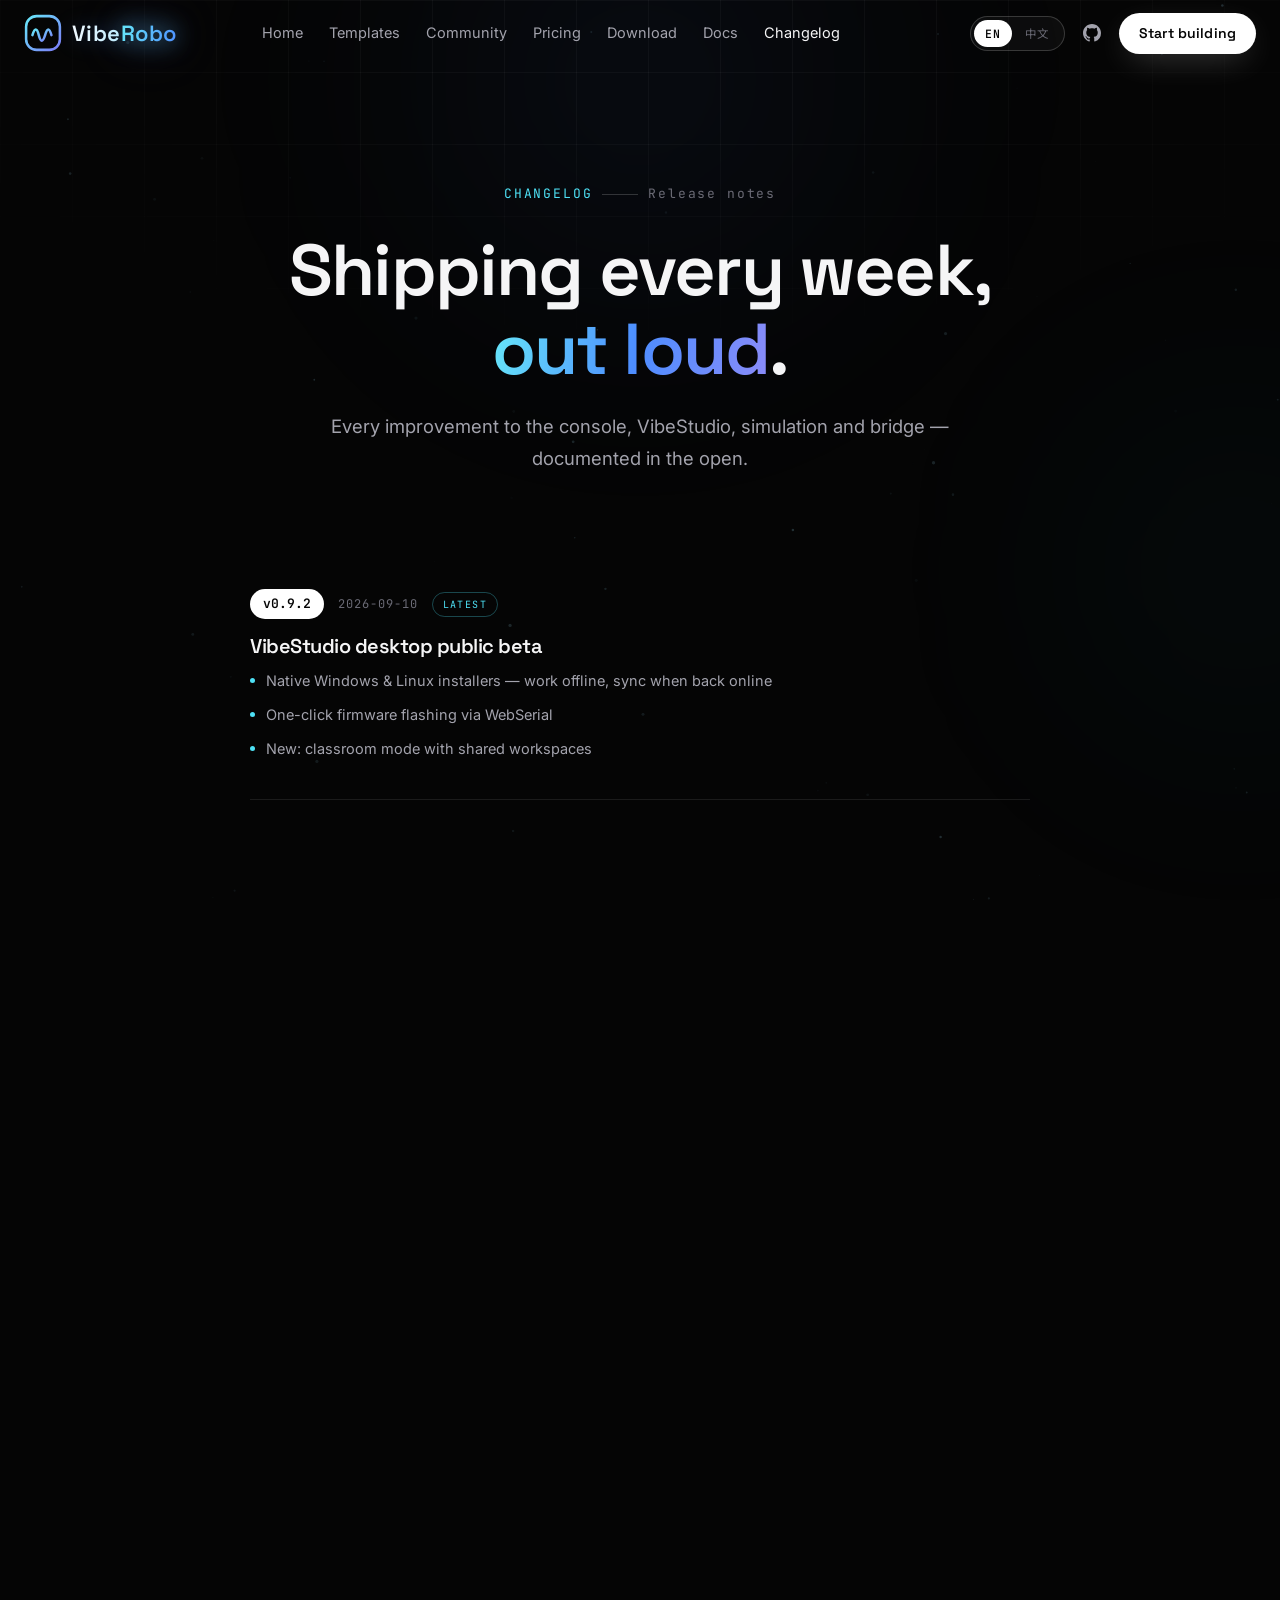
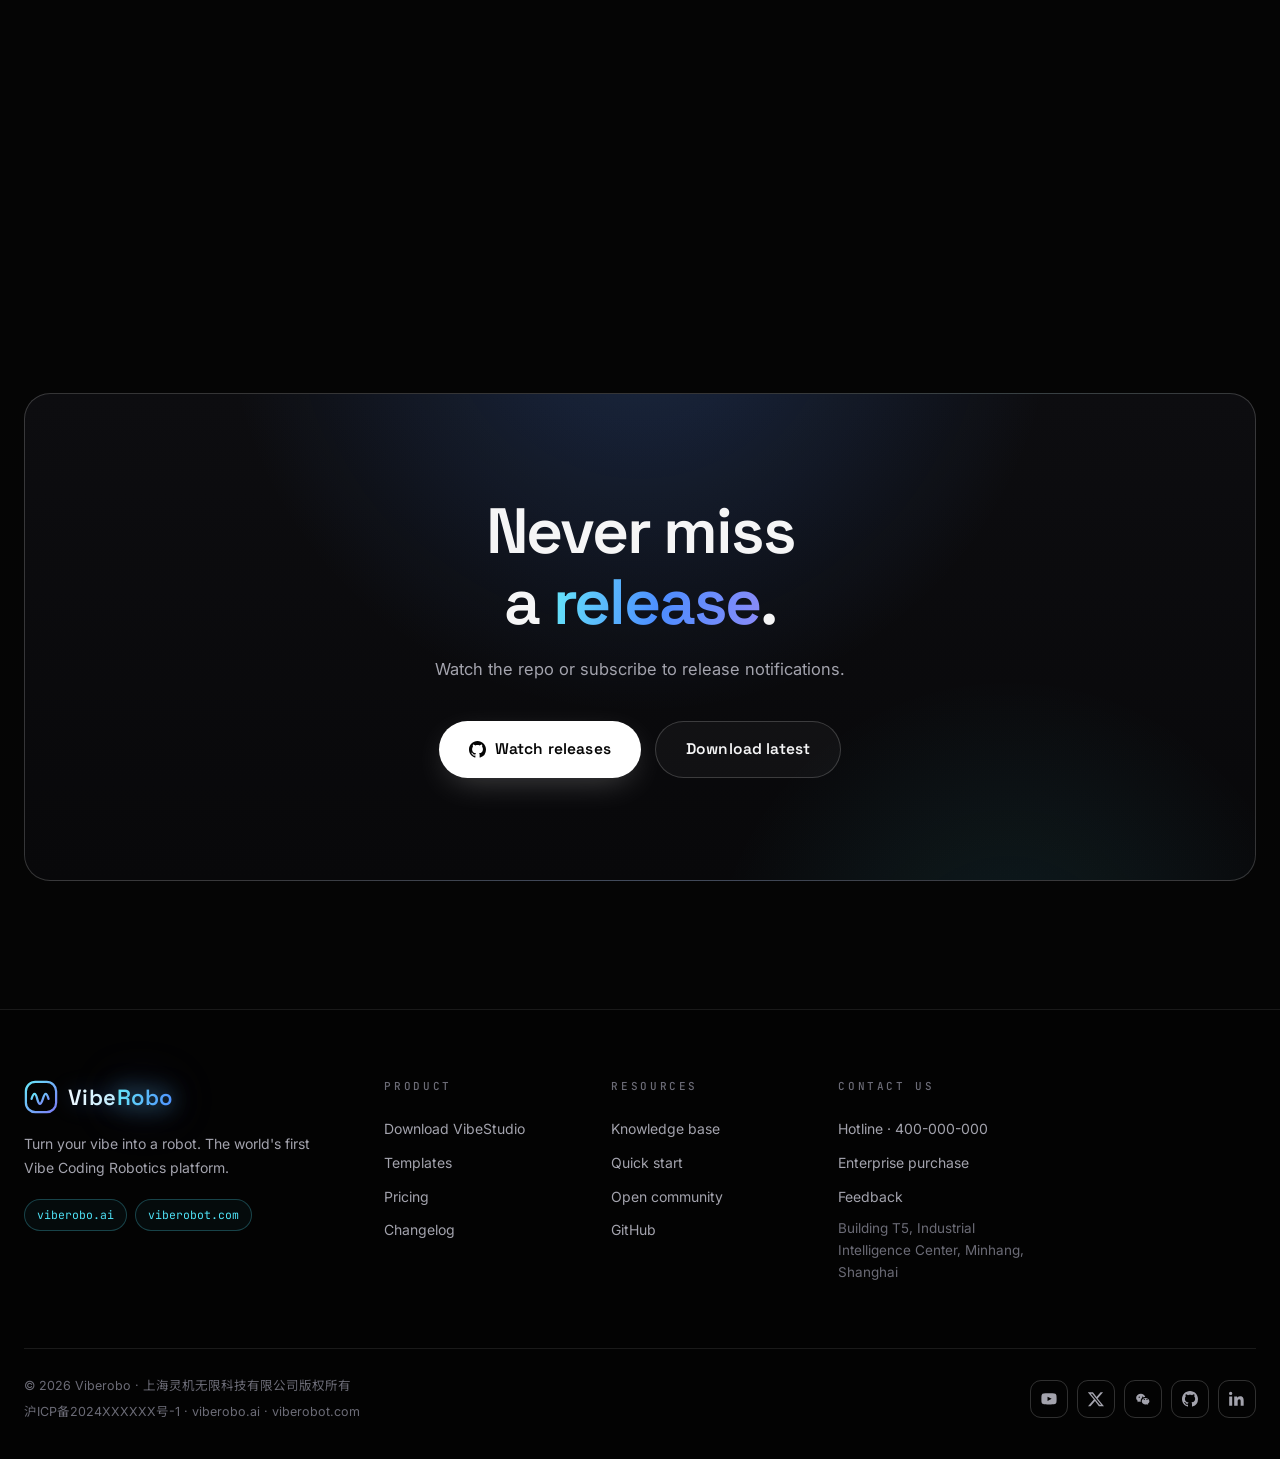
==== commit 85efa343: "Update copyright to Lingji Wuxian Technology Co., Ltd." ====
--- a/changelog.html
+++ b/changelog.html
@@ -180,7 +180,7 @@
     </div>
     <div class="foot-bottom">
       <div class="foot-legal">
-        <p>© <span id="year">2026</span> Viberobo · 上海智可派机器人科技有限公司版权所有</p>
+        <p>© <span id="year">2026</span> Viberobo · 上海灵机无限科技有限公司版权所有</p>
         <p><a href="https://beian.miit.gov.cn/" target="_blank" rel="noopener">沪ICP备2024XXXXXX号-1</a><span class="en-t"> · viberobo.ai · viberobot.com</span></p>
       </div>
       <div class="social-row">
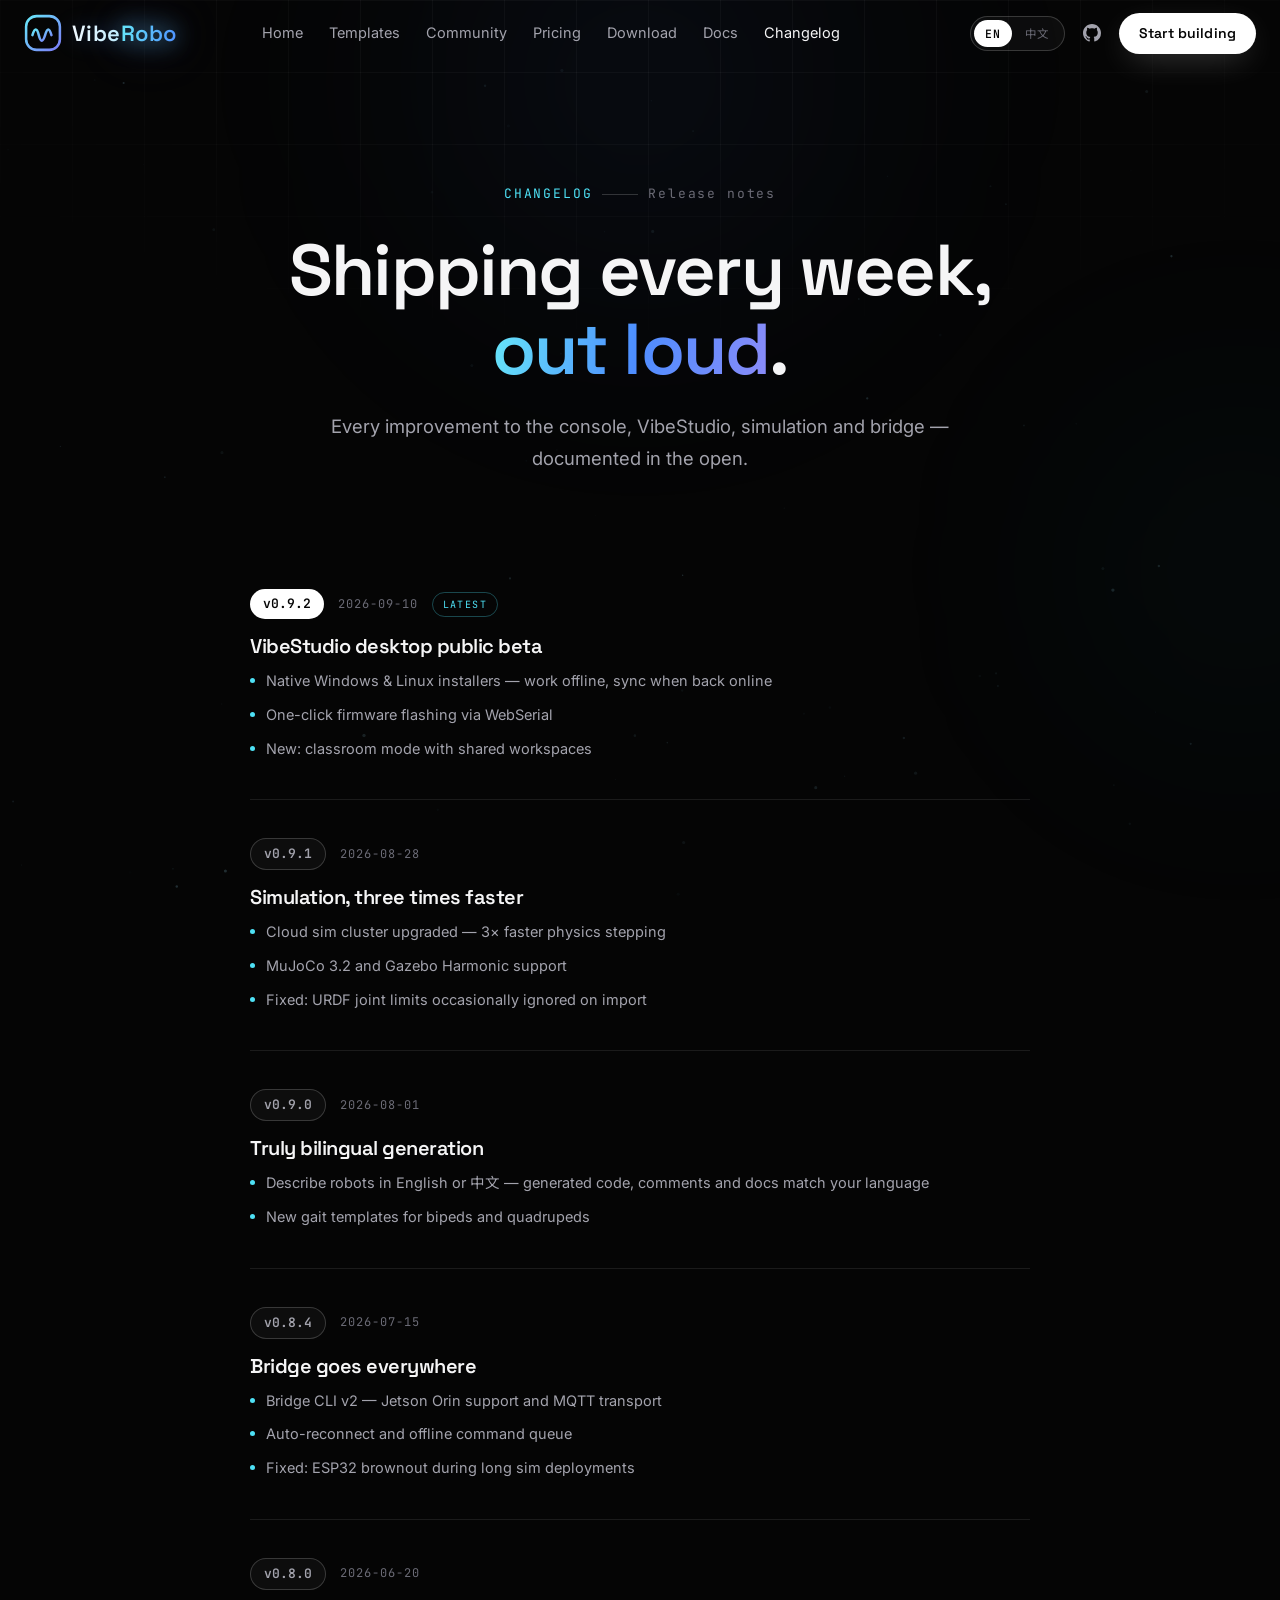
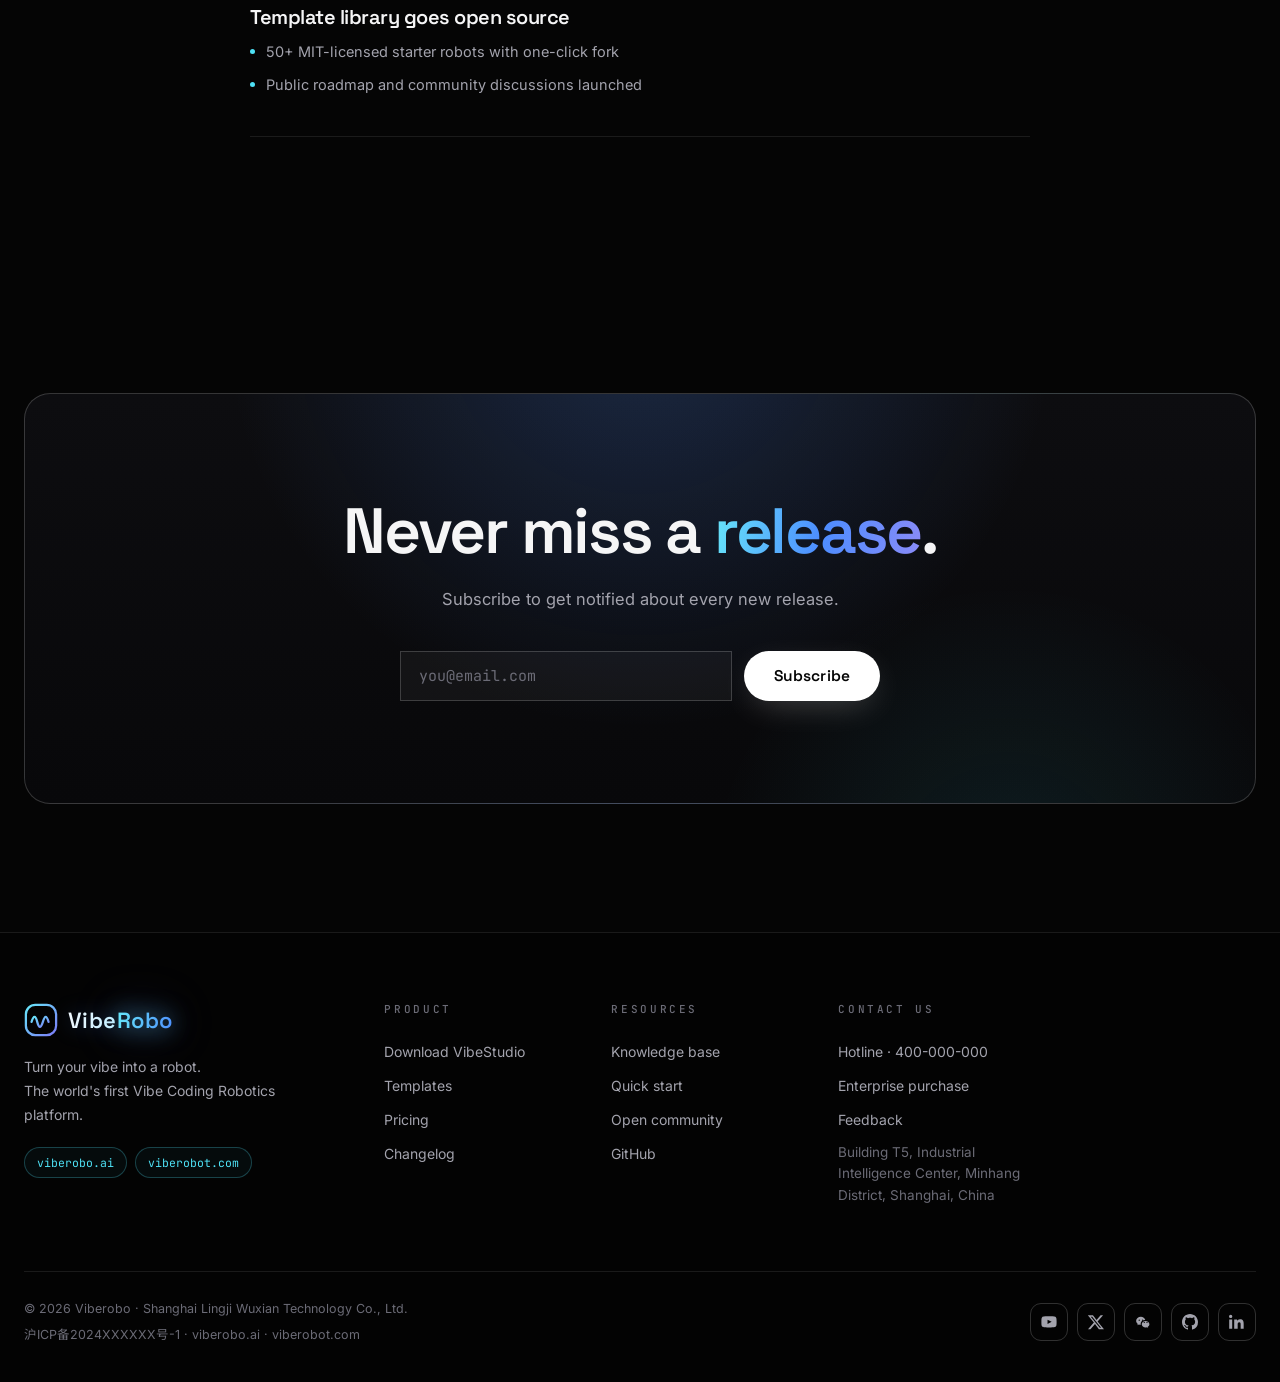
==== commit 9766ad9c: "Add bilingual copyright, update address, split footer tagline, add email subscribe form" ====
--- a/changelog.html
+++ b/changelog.html
@@ -10,7 +10,7 @@
 <link rel="preconnect" href="https://fonts.googleapis.com">
 <link rel="preconnect" href="https://fonts.gstatic.com" crossorigin>
 <link href="https://fonts.googleapis.com/css2?family=Space+Grotesk:wght@400;500;600;700&family=Inter:wght@400;500;600&family=JetBrains+Mono:wght@400;500&family=Noto+Sans+SC:wght@400;500;700&display=swap" rel="stylesheet">
-<link rel="stylesheet" href="css/style.css?v=5">
+<link rel="stylesheet" href="css/style.css?v=6">
 </head>
 <body>
 
@@ -130,15 +130,12 @@
 <section>
   <div class="wrap">
     <div class="cta-card" data-reveal>
-      <h2 data-reveal style="--d:.08s"><span class="en-b">Never miss<br>a <span class="grad-text">release</span>.</span><span class="zh-b">不错过<br><span class="grad-text">每一次更新</span>。</span></h2>
-      <p class="cta-sub" data-reveal style="--d:.14s"><span class="en-t">Watch the repo or subscribe to release notifications.</span><span class="zh-t">Watch 仓库或订阅更新通知。</span></p>
-      <div class="hero-cta" style="margin-bottom:0;--d:.2s" data-reveal>
-        <a class="btn btn-primary" href="https://github.com/viberobo" target="_blank" rel="noopener">
-          <svg width="17" height="17" viewBox="0 0 16 16" fill="currentColor" aria-hidden="true"><path d="M8 0C3.58 0 0 3.58 0 8c0 3.54 2.29 6.53 5.47 7.59.4.07.55-.17.55-.38 0-.19-.01-.82-.01-1.49-2.01.37-2.53-.49-2.69-.94-.09-.23-.48-.94-.82-1.13-.28-.15-.68-.52-.01-.53.63-.01 1.08.58 1.23.82.72 1.21 1.87.87 2.33.66.07-.52.28-.87.51-1.07-1.78-.2-3.64-.89-3.64-3.95 0-.87.31-1.59.82-2.15-.08-.2-.36-1.02.08-2.12 0 0 .67-.21 2.2.82.64-.18 1.32-.27 2-.27s1.36.09 2 .27c1.53-1.04 2.2-.82 2.2-.82.44 1.1.16 1.92.08 2.12.51.56.82 1.27.82 2.15 0 3.07-1.87 3.75-3.65 3.95.29.25.54.73.54 1.48 0 1.07-.01 1.93-.01 2.2 0 .21.15.46.55.38A8.01 8.01 0 0 0 16 8c0-4.42-3.58-8-8-8Z"/></svg>
-          <span class="en-t">Watch releases</span><span class="zh-t">订阅版本发布</span>
-        </a>
-        <a class="btn btn-ghost" href="download.html"><span class="en-t">Download latest</span><span class="zh-t">下载最新版</span></a>
-      </div>
+      <h2 data-reveal style="--d:.08s"><span class="en-b">Never miss a <span class="grad-text">release</span>.</span><span class="zh-b">不错过<span class="grad-text">每一次更新</span>。</span></h2>
+      <p class="cta-sub" data-reveal style="--d:.14s"><span class="en-t">Subscribe to get notified about every new release.</span><span class="zh-t">输入邮箱，订阅最新版本通知。</span></p>
+      <form class="subscribe-form" data-reveal style="--d:.2s">
+        <input type="email" class="subscribe-input" placeholder="you@email.com" required aria-label="Email">
+        <button type="submit" class="btn btn-primary subscribe-btn"><span class="en-t">Subscribe</span><span class="zh-t">订阅</span></button>
+      </form>
     </div>
   </div>
 </section>
@@ -153,7 +150,7 @@
           <svg viewBox="0 0 36 36" fill="none" aria-hidden="true"><defs><linearGradient id="lg" x1="0" y1="0" x2="1" y2="1"><stop offset="0" stop-color="#67e8f9"/><stop offset="1" stop-color="#7c7cf8"/></linearGradient></defs><rect x="2" y="2" width="32" height="32" rx="10" stroke="url(#lg)" stroke-width="2.4"/><path d="M8 20c2.2-7 4.2-7 6 0s3.8 7 6 0 3.8-7 6 0" stroke="url(#lg)" stroke-width="2.4" stroke-linecap="round"/></svg>
           <span class="logo-text">Vibe<b>Robo</b></span>
         </a>
-        <p><span class="en-t">Turn your vibe into a robot. The world's first Vibe Coding Robotics platform.</span><span class="zh-t">灵感造机，语言赋智。全球首个 Vibe Coding 机器人开发平台。</span></p>
+        <p><span class="en-t">Turn your vibe into a robot.<br>The world's first Vibe Coding Robotics platform.</span><span class="zh-t">灵感造机，语言赋智。<br>全球首个 Vibe Coding 机器人开发平台。</span></p>
         <div class="dom-pills"><span>viberobo.ai</span><span>viberobot.com</span></div>
       </div>
       <div class="foot-col">
@@ -175,12 +172,12 @@
         <a href="tel:400000000"><span class="en-t">Hotline&nbsp;·&nbsp;</span><span class="zh-t">企业咨询热线&nbsp;·&nbsp;</span>400-000-000</a>
         <a href="mailto:business@viberobo.ai"><span class="en-t">Enterprise purchase</span><span class="zh-t">企业采购咨询</span></a>
         <a href="mailto:feedback@viberobo.ai"><span class="en-t">Feedback</span><span class="zh-t">建议反馈</span></a>
-        <span class="foot-addr"><span class="en-t">Building T5, Industrial Intelligence Center, Minhang, Shanghai</span><span class="zh-t">上海市闵行区工业智能中心T5栋</span></span>
+        <span class="foot-addr"><span class="en-t">Building T5, Industrial Intelligence Center, Minhang District, Shanghai, China</span><span class="zh-t">上海市闵行区工业智能中心T5栋</span></span>
       </div>
     </div>
     <div class="foot-bottom">
       <div class="foot-legal">
-        <p>© <span id="year">2026</span> Viberobo · 上海灵机无限科技有限公司版权所有</p>
+        <p>© <span id="year">2026</span> Viberobo · <span class="zh-t">上海灵机无限科技有限公司版权所有</span><span class="en-t">Shanghai Lingji Wuxian Technology Co., Ltd.</span></p>
         <p><a href="https://beian.miit.gov.cn/" target="_blank" rel="noopener">沪ICP备2024XXXXXX号-1</a><span class="en-t"> · viberobo.ai · viberobot.com</span></p>
       </div>
       <div class="social-row">
--- a/css/style.css
+++ b/css/style.css
@@ -379,6 +379,14 @@
 .cta-card .cta-sub{color:var(--dim);margin-bottom:38px;font-size:16.5px}
 .cta-note{margin-top:22px;font-family:var(--font-m);font-size:12px;color:var(--faint);letter-spacing:.1em}
 
+/* subscribe form */
+.subscribe-form{display:flex;gap:12px;max-width:480px;margin:0 auto}
+.subscribe-input{flex:1;padding:14px 18px;border-radius:var(--r-sm);border:1px solid var(--line-2);background:rgba(255,255,255,.04);color:var(--fg);font-size:15px;font-family:var(--font-m);outline:none;transition:border-color .25s,box-shadow .25s}
+.subscribe-input::placeholder{color:var(--faint)}
+.subscribe-input:focus{border-color:rgba(78,225,245,.5);box-shadow:0 0 0 3px rgba(78,225,245,.1)}
+.subscribe-btn{white-space:nowrap;cursor:pointer}
+@media (max-width:520px){.subscribe-form{flex-direction:column}.subscribe-btn{width:100%}}
+
 /* ---------------- page hero (sub pages) ---------------- */
 .page-hero{padding-top:calc(var(--nav-h) + clamp(60px,9vw,110px));padding-bottom:clamp(48px,6vw,80px)}
 .page-hero .h2{font-size:clamp(38px,6vw,72px)}
